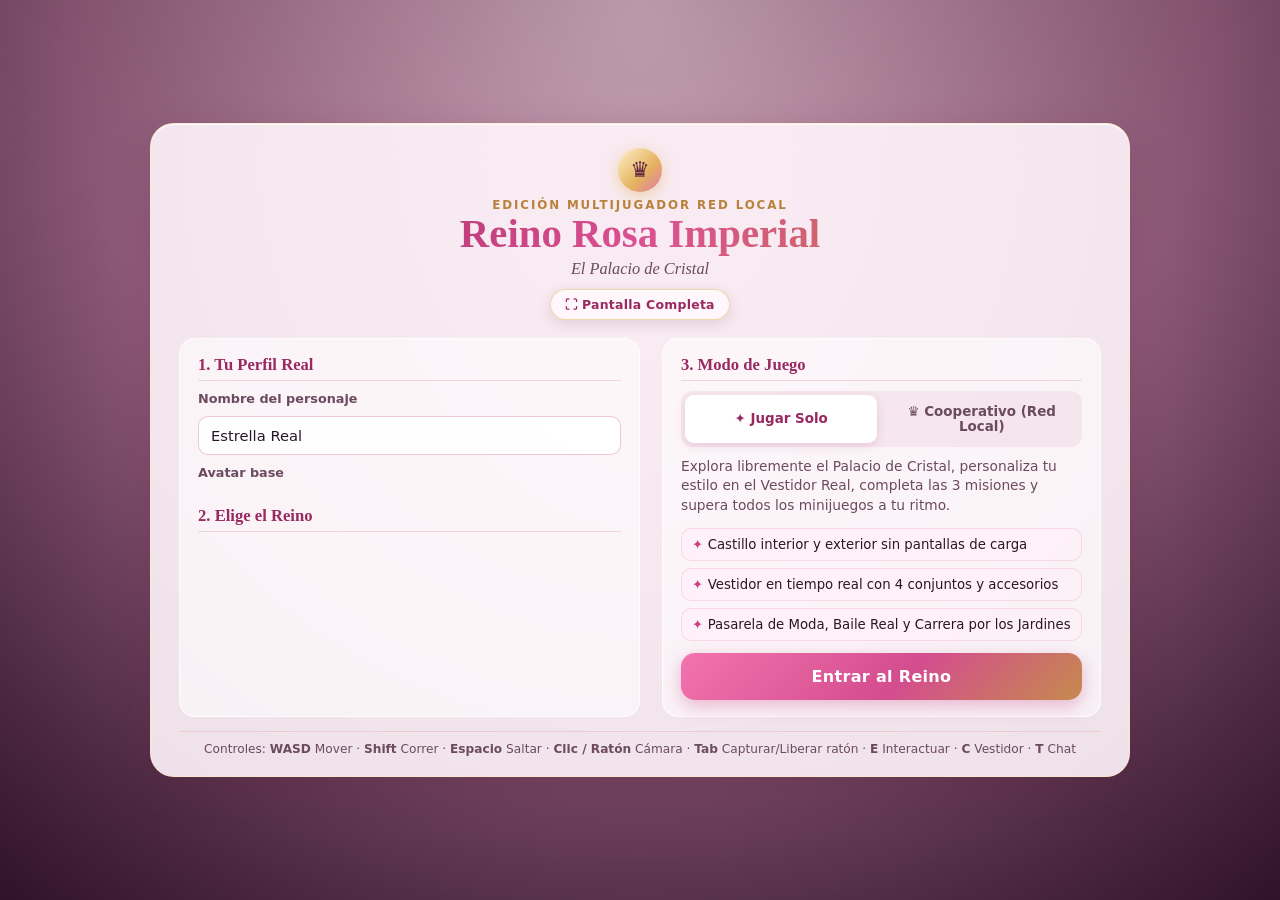
==== index.html @ 849a6372 "reboot" ====
<!DOCTYPE html>
<html lang="es">
<head>
  <meta charset="UTF-8" />
  <meta name="viewport" content="width=device-width, initial-scale=1.0" />
  <meta name="theme-color" content="#ff69b4" />
  <meta name="apple-mobile-web-app-capable" content="yes" />
  <meta name="apple-mobile-web-app-status-bar-style" content="black-translucent" />
  <meta name="apple-mobile-web-app-title" content="Reino Rosa 3D" />
  <title>Reino Rosa Imperial: El Palacio de Cristal</title>
  <link rel="manifest" href="./manifest.webmanifest" />
  <link rel="icon" type="image/svg+xml" href="./assets/icons/icon.svg" />
  <link rel="apple-touch-icon" href="./assets/icons/icon-192.png" />
  <link rel="stylesheet" href="./css/base.css" />
  <link rel="stylesheet" href="./css/menu.css" />
  <link rel="stylesheet" href="./css/hud.css" />
  <link rel="stylesheet" href="./css/pwa.css" />
  <script type="importmap">
    {
      "imports": {
        "three": "https://esm.sh/three@0.160.0",
        "three/addons/": "https://esm.sh/three@0.160.0/examples/jsm/"
      }
    }
  </script>
</head>
<body>
  <div id="app-root">
    <!-- Lienzo 3D principal -->
    <div id="canvas-container" aria-label="Escena 3D del Palacio de Cristal"></div>

    <!-- Pantalla de Inicio y Lobby LAN -->
    <section id="menu-overlay" class="overlay visible" aria-label="Menú Principal">
      <div class="menu-shell glass-panel">
        <header class="menu-header">
          <div class="crown-badge" aria-hidden="true">♛</div>
          <p class="menu-kicker">Edición Multijugador Red Local</p>
          <h1 class="menu-title">Reino Rosa Imperial</h1>
          <p class="menu-subtitle">El Palacio de Cristal</p>
          <div class="pwa-toolbar">
            <button id="btn-pwa-install-menu" class="pwa-btn pwa-install-btn hidden" type="button">📲 Instalar App</button>
            <button id="btn-pwa-fullscreen-menu" class="pwa-btn pwa-fullscreen-btn" type="button" title="Pantalla Completa [F11]">⛶ Pantalla Completa</button>
          </div>
        </header>

        <div class="menu-grid">
          <!-- Columna Izquierda: Perfil y Avatares -->
          <div class="menu-section">
            <h2 class="section-heading">1. Tu Perfil Real</h2>
            <label class="field-label" for="player-name-input">Nombre del personaje</label>
            <input
              id="player-name-input"
              class="text-input"
              type="text"
              maxlength="18"
              placeholder="Ej. Princesa Clara"
              value="Estrella Real"
              autocomplete="off"
            />

            <span class="field-label">Avatar base</span>
            <div id="avatar-selector" class="avatar-grid" role="radiogroup" aria-label="Selector de avatar"></div>

            <h2 class="section-heading spacer-top">2. Elige el Reino</h2>
            <div id="world-selector" class="world-grid" role="radiogroup" aria-label="Selector de mundo"></div>
          </div>

          <!-- Columna Derecha: Modo Solo o Cooperativo LAN -->
          <div class="menu-section">
            <h2 class="section-heading">3. Modo de Juego</h2>
            <div class="mode-tabs" role="tablist">
              <button id="tab-solo" class="mode-tab active" type="button" role="tab" aria-selected="true">
                ✦ Jugar Solo
              </button>
              <button id="tab-coop" class="mode-tab" type="button" role="tab" aria-selected="false">
                ♛ Cooperativo (Red Local)
              </button>
            </div>

            <!-- Panel Solo -->
            <div id="panel-solo" class="mode-panel active">
              <p class="panel-desc">
                Explora libremente el Palacio de Cristal, personaliza tu estilo en el Vestidor Real,
                completa las 3 misiones y supera todos los minijuegos a tu ritmo.
              </p>
              <ul class="feature-list">
                <li>Castillo interior y exterior sin pantallas de carga</li>
                <li>Vestidor en tiempo real con 4 conjuntos y accesorios</li>
                <li>Pasarela de Moda, Baile Real y Carrera por los Jardines</li>
              </ul>
              <button id="btn-start-solo" class="btn-primary btn-large" type="button">
                Entrar al Reino
              </button>
            </div>

            <!-- Panel Cooperativo LAN WebRTC -->
            <div id="panel-coop" class="mode-panel">
              <div id="coop-role-picker" class="coop-role-picker">
                <p class="panel-desc">
                  Conecta directamente con compañeros en la misma red de clase sin servidores externos.
                </p>
                <div class="coop-role-buttons">
                  <button id="btn-coop-host" class="btn-primary" type="button">
                    ♛ Crear Grupo (Host)
                  </button>
                  <button id="btn-coop-guest" class="btn-secondary" type="button">
                    ✦ Unirse a Grupo (Invitado)
                  </button>
                </div>
              </div>

              <!-- Asistente Host -->
              <div id="coop-host-view" class="coop-flow hidden">
                <div class="flow-header">
                  <span class="badge-gold">Anfitrión del Grupo</span>
                  <button id="btn-host-back" class="btn-link" type="button">Cambiar rol</button>
                </div>

                <div class="step-box">
                  <div class="step-title">Paso 1 · Comparte este código de invitación</div>
                  <div class="code-row">
                    <textarea id="host-offer-code" class="code-box" readonly rows="2" placeholder="Generando código de sala..."></textarea>
                    <button id="btn-copy-offer" class="btn-secondary btn-sm" type="button">Copiar</button>
                  </div>
                </div>

                <div class="step-box">
                  <div class="step-title">Paso 2 · Pega el código de respuesta de tu compañero</div>
                  <div class="code-row">
                    <textarea id="host-answer-input" class="code-box" rows="2" placeholder="Pega aquí la respuesta del invitado..."></textarea>
                    <button id="btn-accept-answer" class="btn-primary btn-sm" type="button">Conectar</button>
                  </div>
                </div>

                <div class="peer-lobby-box">
                  <div class="peer-lobby-head">
                    <span>Grupo conectado (<span id="host-peer-count">0</span>)</span>
                    <button id="btn-new-invite" class="btn-link" type="button">+ Nuevo código</button>
                  </div>
                  <ul id="host-peer-list" class="peer-list"></ul>
                </div>

                <p id="host-status" class="status-line">Genera o comparte tu código para invitar compañeros.</p>

                <button id="btn-start-host" class="btn-primary btn-large" type="button">
                  Iniciar Aventura con el Grupo
                </button>
              </div>

              <!-- Asistente Invitado -->
              <div id="coop-guest-view" class="coop-flow hidden">
                <div class="flow-header">
                  <span class="badge-rose">Invitado Real</span>
                  <button id="btn-guest-back" class="btn-link" type="button">Cambiar rol</button>
                </div>

                <div class="step-box">
                  <div class="step-title">Paso 1 · Pega el código de invitación del Host</div>
                  <div class="code-row">
                    <textarea id="guest-offer-input" class="code-box" rows="2" placeholder="Pega aquí el código del anfitrión..."></textarea>
                    <button id="btn-generate-answer" class="btn-primary btn-sm" type="button">Generar</button>
                  </div>
                </div>

                <div class="step-box">
                  <div class="step-title">Paso 2 · Envía este código de respuesta al Host</div>
                  <div class="code-row">
                    <textarea id="guest-answer-code" class="code-box" readonly rows="2" placeholder="Aquí aparecerá tu código de respuesta..."></textarea>
                    <button id="btn-copy-answer" class="btn-secondary btn-sm" type="button">Copiar</button>
                  </div>
                </div>

                <p id="guest-status" class="status-line">Pega el código del anfitrión para generar tu respuesta.</p>

                <button id="btn-start-guest" class="btn-primary btn-large" type="button" disabled>
                  Esperando conexión del Host...
                </button>
              </div>
            </div>
          </div>
        </div>

        <footer class="menu-footer">
          <span>Controles: <strong>WASD</strong> Mover · <strong>Shift</strong> Correr · <strong>Espacio</strong> Saltar · <strong>Clic / Ratón</strong> Cámara · <strong>Tab</strong> Capturar/Liberar ratón · <strong>E</strong> Interactuar · <strong>C</strong> Vestidor · <strong>T</strong> Chat</span>
        </footer>
      </div>
    </section>

    <!-- HUD en Partida -->
    <section id="hud-overlay" class="hud-layer hidden" aria-label="Interfaz de juego">
      <!-- Barra Superior -->
      <div class="hud-top">
        <div class="hud-brand glass-chip">
          <span class="hud-world-name" id="hud-world-name">Palacio de Cristal</span>
          <span class="hud-zone-name" id="hud-zone-name">Jardines Reales</span>
        </div>

        <div class="hud-compass glass-chip" aria-label="Brújula">
          <div class="compass-track" id="compass-track">
            <span>N</span><span>NE</span><span>E</span><span>SE</span><span>S</span><span>SO</span><span>O</span><span>NO</span>
          </div>
          <div class="compass-needle">▼</div>
        </div>

        <div class="hud-actions">
          <button id="btn-hud-wardrobe" class="icon-btn glass-chip" type="button" title="Vestidor Real [C]">👗 Vestidor</button>
          <button id="btn-hud-world" class="icon-btn glass-chip" type="button" title="Cambiar Reino">✨ Reino</button>
          <button id="btn-hud-mute" class="icon-btn glass-chip" type="button" title="Silenciar música y sonido">🔊</button>
          <button id="btn-pwa-install-hud" class="icon-btn glass-chip pwa-install-chip hidden" type="button" title="Instalar App">📲 Instalar</button>
          <button id="btn-pwa-fullscreen-hud" class="icon-btn glass-chip" type="button" title="Pantalla Completa [F11]">⛶</button>
          <button id="btn-hud-menu" class="icon-btn glass-chip" type="button" title="Volver al Menú">☰ Menú</button>
        </div>
      </div>

      <!-- Panel Izquierdo: Grupo y Misiones -->
      <aside class="hud-left">
        <div class="glass-card party-card">
          <div class="card-title-row">
            <h3>♛ Grupo Real</h3>
            <span id="hud-net-badge" class="pill-badge">Solo</span>
          </div>
          <ul id="hud-party-list" class="party-list"></ul>
          <button id="btn-hud-invite" class="btn-mini hidden" type="button">+ Invitar compañero LAN</button>
        </div>

        <div class="glass-card quest-card">
          <div class="card-title-row">
            <h3>✦ Misiones del Reino</h3>
            <span id="hud-quest-summary" class="pill-badge">0/3</span>
          </div>
          <ul id="hud-quest-list" class="quest-list"></ul>
        </div>
      </aside>

      <!-- Panel Derecho: Minimapa y Accesos a Minijuegos -->
      <aside class="hud-right">
        <div class="glass-card minimap-card">
          <canvas id="minimap-canvas" width="168" height="168" aria-label="Minimapa del reino"></canvas>
          <div class="minimap-legend">
            <span>● Tú</span>
            <span class="legend-ally">● Grupo</span>
            <span class="legend-gem">◆ Gemas</span>
          </div>
        </div>

        <div class="glass-card activities-card">
          <div class="card-title-row">
            <h3>★ Minijuegos</h3>
          </div>
          <div class="activity-buttons">
            <button class="activity-btn" data-minigame="fashion" type="button">✦ Pasarela de Moda</button>
            <button class="activity-btn" data-minigame="ball" type="button">♪ Baile del Salón Real</button>
            <button class="activity-btn" data-minigame="race" type="button">♛ Carrera Jardines</button>
          </div>
        </div>
      </aside>

      <!-- Prompt contextual [E] -->
      <div id="interact-prompt" class="interact-prompt glass-chip hidden">
        <kbd>E</kbd> <span id="interact-label">Interactuar</span>
      </div>

      <!-- Notificaciones flotantes -->
      <div id="toast-container" class="toast-container" aria-live="polite"></div>

      <!-- Diálogo NPC -->
      <div id="dialogue-box" class="dialogue-box glass-panel hidden">
        <div class="dialogue-header">
          <span id="dialogue-speaker" class="dialogue-speaker">Príncipe Adrián</span>
          <span id="dialogue-role" class="dialogue-role">Heredero del Palacio</span>
        </div>
        <p id="dialogue-text" class="dialogue-text"></p>
        <div id="dialogue-actions" class="dialogue-actions"></div>
      </div>

      <!-- Indicador discreto de captura de ratón (Pointer Lock) -->
      <div id="pointer-lock-hint" class="pointer-lock-hint glass-chip" aria-live="polite">
        🖱️ Clic o <kbd>Tab</kbd>: Capturar cámara
      </div>

      <!-- Chat Rápido [T] -->
      <div id="chat-panel" class="chat-panel glass-card">
        <div id="chat-messages" class="chat-messages"></div>
        <div id="chat-quick-bar" class="chat-quick-bar">
          <button class="quick-chat-btn" data-msg="¡Hola a todos! 👑" type="button">¡Hola! 👑</button>
          <button class="quick-chat-btn" data-msg="¡Vamos al Palacio! 🏰" type="button">Al Palacio 🏰</button>
          <button class="quick-chat-btn" data-msg="¡Qué estilo tan genial! ✨" type="button">¡Genial! ✨</button>
          <button class="quick-chat-btn" data-msg="¡Encontré una gema! 💎" type="button">¡Gema! 💎</button>
        </div>
        <form id="chat-form" class="chat-form">
          <input id="chat-input" type="text" maxlength="90" placeholder="Pulsa [T] para escribir al grupo..." autocomplete="off" />
          <button type="submit" class="btn-chat-send">Enviar</button>
        </form>
      </div>
    </section>

    <!-- Vestidor Real [C] -->
    <section id="wardrobe-overlay" class="modal-backdrop hidden" aria-label="Vestidor Real">
      <div class="wardrobe-modal glass-panel">
        <header class="modal-header">
          <div>
            <p class="modal-kicker">Atelier del Palacio</p>
            <h2>Vestidor Real</h2>
          </div>
          <button id="btn-close-wardrobe" class="btn-close" type="button" aria-label="Cerrar vestidor">✕</button>
        </header>

        <div class="wardrobe-body">
          <div class="wardrobe-group">
            <h3>Conjuntos de Moda</h3>
            <div id="wardrobe-outfits" class="wardrobe-options"></div>
          </div>

          <div class="wardrobe-group">
            <h3>Peinados Reales</h3>
            <div id="wardrobe-hairs" class="wardrobe-options"></div>
          </div>

          <div class="wardrobe-group">
            <h3>Accesorios (Combinables)</h3>
            <div id="wardrobe-accessories" class="wardrobe-options"></div>
          </div>
        </div>

        <footer class="modal-footer">
          <span class="wardrobe-tip">Tus cambios se sincronizan al instante con todo tu grupo.</span>
          <button id="btn-wardrobe-done" class="btn-primary" type="button">¡Listo para brillar!</button>
        </footer>
      </div>
    </section>

    <!-- Modal Rápido de Invitación LAN en Partida -->
    <section id="invite-modal" class="modal-backdrop hidden" aria-label="Invitar compañero LAN">
      <div class="invite-modal-card glass-panel">
        <header class="modal-header">
          <div>
            <p class="modal-kicker">Multijugador Red Local</p>
            <h2>Invitar Nuevo Compañero</h2>
          </div>
          <button id="btn-close-invite-modal" class="btn-close" type="button">✕</button>
        </header>
        <div class="step-box">
          <div class="step-title">1. Código de invitación</div>
          <div class="code-row">
            <textarea id="ingame-offer-code" class="code-box" readonly rows="2"></textarea>
            <button id="btn-ingame-copy" class="btn-secondary btn-sm" type="button">Copiar</button>
          </div>
        </div>
        <div class="step-box">
          <div class="step-title">2. Pega la respuesta de tu compañero</div>
          <div class="code-row">
            <textarea id="ingame-answer-input" class="code-box" rows="2" placeholder="Pega aquí el código de respuesta..."></textarea>
            <button id="btn-ingame-accept" class="btn-primary btn-sm" type="button">Conectar</button>
          </div>
        </div>
        <p id="ingame-invite-status" class="status-line"></p>
      </div>
    </section>

    <!-- Contenedor dinámico para HUD de Minijuegos -->
    <div id="minigame-overlay" class="minigame-overlay hidden" aria-live="polite"></div>
  </div>

  <script type="module" src="./js/main.js"></script>
</body>
</html>
---- css/base.css ----
:root {
  --rose-50: #fff6fa;
  --rose-100: #ffe4f0;
  --rose-200: #ffc5df;
  --rose-300: #f695c1;
  --rose-400: #e564a1;
  --rose-500: #c74182;
  --rose-600: #992961;
  --gold-light: #fff0c7;
  --gold-main: #e5b869;
  --gold-deep: #b9823c;
  --rosegold: #d99b9b;
  --ink-dark: #2c1626;
  --ink-muted: #6c4a60;
  --glass-bg: rgba(255, 248, 252, 0.78);
  --glass-bg-strong: rgba(255, 246, 251, 0.9);
  --glass-dark: rgba(38, 16, 35, 0.72);
  --glass-border: rgba(255, 255, 255, 0.65);
  --glass-border-gold: rgba(229, 184, 105, 0.55);
  --shadow-soft: 0 12px 36px rgba(90, 26, 62, 0.22);
  --shadow-glow: 0 0 24px rgba(246, 149, 193, 0.45);
  --radius-sm: 10px;
  --radius-md: 16px;
  --radius-lg: 24px;
  --font-display: 'Palatino Linotype', 'Book Antiqua', Georgia, serif;
  --font-ui: 'Segoe UI', system-ui, -apple-system, BlinkMacSystemFont, sans-serif;
}

*, *::before, *::after {
  box-sizing: border-box;
  margin: 0;
  padding: 0;
}

html, body {
  width: 100%;
  height: 100%;
  overflow: hidden;
  font-family: var(--font-ui);
  color: var(--ink-dark);
  background: radial-gradient(circle at top, #ffd9ea 0%, #c885a8 52%, #3a1932 100%);
  user-select: none;
  -webkit-font-smoothing: antialiased;
}

#app-root {
  position: relative;
  width: 100vw;
  height: 100vh;
  overflow: hidden;
}

#canvas-container {
  position: absolute;
  inset: 0;
  width: 100%;
  height: 100%;
  z-index: 1;
}

#canvas-container canvas {
  display: block;
  width: 100%;
  height: 100%;
}

.hidden {
  display: none !important;
}

.glass-panel {
  background: var(--glass-bg-strong);
  backdrop-filter: blur(18px);
  -webkit-backdrop-filter: blur(18px);
  border: 1px solid var(--glass-border);
  box-shadow: var(--shadow-soft), inset 0 1px 0 rgba(255, 255, 255, 0.85);
  border-radius: var(--radius-lg);
}

.glass-card {
  background: var(--glass-bg);
  backdrop-filter: blur(14px);
  -webkit-backdrop-filter: blur(14px);
  border: 1px solid var(--glass-border);
  box-shadow: 0 8px 24px rgba(72, 22, 52, 0.16);
  border-radius: var(--radius-md);
}

.glass-chip {
  background: rgba(255, 248, 252, 0.82);
  backdrop-filter: blur(12px);
  -webkit-backdrop-filter: blur(12px);
  border: 1px solid var(--glass-border-gold);
  box-shadow: 0 4px 16px rgba(72, 22, 52, 0.14);
  border-radius: 999px;
}

button {
  font-family: inherit;
  cursor: pointer;
  border: none;
  outline: none;
  transition: transform 0.15s ease, box-shadow 0.2s ease, background 0.2s ease, opacity 0.2s ease;
}

button:active:not(:disabled) {
  transform: scale(0.97);
}

button:disabled {
  opacity: 0.55;
  cursor: not-allowed;
}

.btn-primary {
  background: linear-gradient(135deg, #f374ae 0%, #d44d8f 55%, #c58a4d 100%);
  color: #fff;
  font-weight: 700;
  padding: 11px 20px;
  border-radius: var(--radius-sm);
  box-shadow: 0 6px 18px rgba(201, 66, 132, 0.35);
  letter-spacing: 0.02em;
}

.btn-primary:hover:not(:disabled) {
  box-shadow: 0 8px 24px rgba(201, 66, 132, 0.5);
  transform: translateY(-1px);
}

.btn-secondary {
  background: rgba(255, 255, 255, 0.85);
  color: var(--rose-600);
  border: 1px solid rgba(212, 77, 143, 0.35);
  font-weight: 600;
  padding: 10px 16px;
  border-radius: var(--radius-sm);
}

.btn-secondary:hover:not(:disabled) {
  background: #fff;
  border-color: var(--rose-400);
}

.btn-large {
  width: 100%;
  padding: 14px 22px;
  font-size: 1rem;
  border-radius: 14px;
}

.btn-sm {
  padding: 8px 13px;
  font-size: 0.82rem;
  white-space: nowrap;
}

.btn-link {
  background: transparent;
  color: var(--rose-500);
  font-size: 0.82rem;
  font-weight: 600;
  text-decoration: underline;
  padding: 2px 4px;
}

.btn-close {
  width: 36px;
  height: 36px;
  border-radius: 50%;
  background: rgba(255, 255, 255, 0.85);
  color: var(--rose-600);
  font-size: 1.05rem;
  font-weight: 700;
  border: 1px solid rgba(199, 65, 130, 0.25);
}

.btn-close:hover {
  background: var(--rose-500);
  color: #fff;
}

.text-input,
.code-box {
  width: 100%;
  font-family: inherit;
  font-size: 0.92rem;
  color: var(--ink-dark);
  background: rgba(255, 255, 255, 0.88);
  border: 1px solid rgba(212, 120, 165, 0.4);
  border-radius: var(--radius-sm);
  padding: 10px 12px;
  outline: none;
  user-select: text;
}

.text-input:focus,
.code-box:focus {
  border-color: var(--rose-400);
  box-shadow: 0 0 0 3px rgba(243, 116, 174, 0.2);
}

.code-box {
  font-family: ui-monospace, SFMono-Regular, Consolas, monospace;
  font-size: 0.74rem;
  resize: none;
  line-height: 1.3;
}

::-webkit-scrollbar {
  width: 6px;
  height: 6px;
}

::-webkit-scrollbar-thumb {
  background: rgba(199, 65, 130, 0.35);
  border-radius: 999px;
}
---- css/menu.css ----
.overlay {
  position: absolute;
  inset: 0;
  z-index: 20;
  display: flex;
  align-items: center;
  justify-content: center;
  padding: 20px;
  background: radial-gradient(circle at center, rgba(44, 16, 38, 0.14) 0%, rgba(36, 12, 30, 0.45) 100%);
  opacity: 0;
  pointer-events: none;
  transition: opacity 0.35s ease;
}

.overlay.visible {
  opacity: 1;
  pointer-events: auto;
}

.menu-shell {
  width: min(980px, 100%);
  max-height: calc(100vh - 36px);
  overflow-y: auto;
  padding: 24px 28px 20px;
  border: 1px solid rgba(255, 232, 200, 0.7);
}

.menu-header {
  text-align: center;
  margin-bottom: 18px;
}

.crown-badge {
  display: inline-flex;
  align-items: center;
  justify-content: center;
  width: 44px;
  height: 44px;
  border-radius: 50%;
  background: linear-gradient(135deg, #fff1ca 0%, #e4b15e 60%, #e278ae 100%);
  color: #5b2042;
  font-size: 1.35rem;
  box-shadow: 0 4px 16px rgba(229, 184, 105, 0.55);
  margin-bottom: 6px;
}

.menu-kicker {
  font-size: 0.74rem;
  font-weight: 700;
  letter-spacing: 0.16em;
  text-transform: uppercase;
  color: var(--gold-deep);
}

.menu-title {
  font-family: var(--font-display);
  font-size: clamp(1.75rem, 3.2vw, 2.55rem);
  background: linear-gradient(120deg, #98245c 0%, #db5092 50%, #bd8235 100%);
  -webkit-background-clip: text;
  background-clip: text;
  color: transparent;
  line-height: 1.1;
}

.menu-subtitle {
  font-family: var(--font-display);
  font-style: italic;
  color: var(--ink-muted);
  font-size: 1.02rem;
  margin-top: 2px;
}

.menu-grid {
  display: grid;
  grid-template-columns: 1.05fr 1fr;
  gap: 22px;
}

.menu-section {
  background: rgba(255, 255, 255, 0.55);
  border: 1px solid rgba(255, 255, 255, 0.78);
  border-radius: var(--radius-md);
  padding: 16px 18px;
  display: flex;
  flex-direction: column;
  gap: 10px;
}

.section-heading {
  font-family: var(--font-display);
  font-size: 1.04rem;
  color: var(--rose-600);
  border-bottom: 1px solid rgba(217, 155, 155, 0.35);
  padding-bottom: 5px;
}

.spacer-top {
  margin-top: 6px;
}

.field-label {
  font-size: 0.8rem;
  font-weight: 600;
  color: var(--ink-muted);
}

.avatar-grid {
  display: grid;
  grid-template-columns: repeat(4, 1fr);
  gap: 8px;
}

.avatar-card {
  display: flex;
  flex-direction: column;
  align-items: center;
  gap: 5px;
  padding: 9px 6px;
  border-radius: 12px;
  background: rgba(255, 255, 255, 0.78);
  border: 2px solid transparent;
  color: var(--ink-dark);
  font-size: 0.78rem;
  font-weight: 600;
}

.avatar-card:hover {
  border-color: rgba(229, 100, 161, 0.45);
}

.avatar-card.selected {
  border-color: var(--rose-500);
  background: #fff;
  box-shadow: 0 4px 14px rgba(199, 65, 130, 0.22);
}

.avatar-swatch {
  width: 34px;
  height: 34px;
  border-radius: 50%;
  border: 2px solid #fff;
  box-shadow: 0 2px 8px rgba(0, 0, 0, 0.16);
  display: flex;
  align-items: center;
  justify-content: center;
  font-size: 0.95rem;
}

.world-grid {
  display: grid;
  grid-template-columns: 1fr;
  gap: 8px;
}

.world-card {
  display: flex;
  align-items: center;
  gap: 12px;
  text-align: left;
  padding: 10px 12px;
  border-radius: 12px;
  background: rgba(255, 255, 255, 0.78);
  border: 2px solid transparent;
}

.world-card:hover {
  border-color: rgba(229, 184, 105, 0.65);
}

.world-card.selected {
  border-color: var(--rose-500);
  background: #fff;
  box-shadow: 0 4px 16px rgba(199, 65, 130, 0.2);
}

.world-orb {
  width: 38px;
  height: 38px;
  border-radius: 50%;
  flex-shrink: 0;
  border: 2px solid rgba(255, 255, 255, 0.9);
  box-shadow: 0 3px 10px rgba(0, 0, 0, 0.18);
}

.world-info strong {
  display: block;
  font-size: 0.9rem;
  color: var(--ink-dark);
}

.world-info span {
  display: block;
  font-size: 0.75rem;
  color: var(--ink-muted);
}

.mode-tabs {
  display: grid;
  grid-template-columns: 1fr 1fr;
  gap: 8px;
  background: rgba(235, 200, 218, 0.35);
  padding: 4px;
  border-radius: 12px;
}

.mode-tab {
  padding: 9px 10px;
  border-radius: 9px;
  background: transparent;
  color: var(--ink-muted);
  font-weight: 700;
  font-size: 0.84rem;
}

.mode-tab.active {
  background: #fff;
  color: var(--rose-600);
  box-shadow: 0 3px 10px rgba(153, 41, 97, 0.15);
}

.mode-panel {
  display: none;
  flex-direction: column;
  gap: 12px;
  flex: 1;
}

.mode-panel.active {
  display: flex;
}

.panel-desc {
  font-size: 0.86rem;
  line-height: 1.45;
  color: var(--ink-muted);
}

.feature-list {
  list-style: none;
  display: flex;
  flex-direction: column;
  gap: 7px;
  margin-bottom: auto;
}

.feature-list li {
  font-size: 0.83rem;
  padding: 8px 10px;
  border-radius: 10px;
  background: rgba(255, 240, 248, 0.75);
  border: 1px solid rgba(243, 165, 203, 0.35);
}

.feature-list li::before {
  content: '✦ ';
  color: var(--rose-500);
  font-weight: 700;
}

.coop-role-buttons {
  display: grid;
  grid-template-columns: 1fr 1fr;
  gap: 10px;
  margin-top: 10px;
}

.coop-flow {
  display: flex;
  flex-direction: column;
  gap: 10px;
}

.flow-header {
  display: flex;
  align-items: center;
  justify-content: space-between;
}

.badge-gold,
.badge-rose {
  font-size: 0.74rem;
  font-weight: 700;
  padding: 4px 10px;
  border-radius: 999px;
}

.badge-gold {
  background: linear-gradient(135deg, #fff1c9, #f2c87d);
  color: #6b4512;
}

.badge-rose {
  background: linear-gradient(135deg, #ffe0f0, #f8a7ce);
  color: #7c1f4d;
}

.step-box {
  display: flex;
  flex-direction: column;
  gap: 5px;
}

.step-title {
  font-size: 0.78rem;
  font-weight: 700;
  color: var(--ink-dark);
}

.code-row {
  display: flex;
  gap: 6px;
  align-items: stretch;
}

.peer-lobby-box {
  background: rgba(255, 246, 251, 0.85);
  border: 1px solid rgba(217, 155, 155, 0.4);
  border-radius: 10px;
  padding: 8px 10px;
}

.peer-lobby-head {
  display: flex;
  justify-content: space-between;
  align-items: center;
  font-size: 0.78rem;
  font-weight: 700;
  color: var(--rose-600);
  margin-bottom: 4px;
}

.peer-list {
  list-style: none;
  display: flex;
  flex-wrap: wrap;
  gap: 6px;
  min-height: 22px;
}

.peer-list li {
  font-size: 0.75rem;
  font-weight: 600;
  background: #fff;
  border: 1px solid rgba(229, 100, 161, 0.3);
  border-radius: 999px;
  padding: 3px 9px;
}

.status-line {
  font-size: 0.78rem;
  color: var(--rose-600);
  min-height: 18px;
}

.menu-footer {
  margin-top: 14px;
  padding-top: 10px;
  border-top: 1px solid rgba(217, 155, 155, 0.35);
  text-align: center;
  font-size: 0.76rem;
  color: var(--ink-muted);
}

@media (max-width: 820px) {
  .menu-grid {
    grid-template-columns: 1fr;
  }
}
---- css/hud.css ----
.hud-layer {
  position: absolute;
  inset: 0;
  z-index: 10;
  pointer-events: none;
}

body.pointer-locked,
body.pointer-locked * {
  cursor: none !important;
}

body.pointer-locked .hud-layer,
body.pointer-locked .hud-layer * {
  pointer-events: none !important;
}

.hud-layer button,
.hud-layer input,
.hud-layer textarea,
.hud-layer .chat-panel,
.hud-layer .dialogue-box,
.hud-layer .activities-card,
.hud-layer .party-card {
  pointer-events: auto;
}

.hud-top {
  position: absolute;
  top: 14px;
  left: 16px;
  right: 16px;
  display: flex;
  align-items: center;
  justify-content: space-between;
  gap: 12px;
}

.hud-brand {
  display: flex;
  flex-direction: column;
  padding: 7px 18px;
}

.hud-world-name {
  font-family: var(--font-display);
  font-size: 0.94rem;
  font-weight: 700;
  color: var(--rose-600);
}

.hud-zone-name {
  font-size: 0.74rem;
  color: var(--ink-muted);
}

.hud-compass {
  position: relative;
  width: 210px;
  height: 36px;
  overflow: hidden;
  display: flex;
  align-items: center;
  justify-content: center;
}

.compass-track {
  display: flex;
  gap: 32px;
  font-size: 0.78rem;
  font-weight: 700;
  color: var(--rose-600);
  white-space: nowrap;
  will-change: transform;
}

.compass-needle {
  position: absolute;
  top: -1px;
  left: 50%;
  transform: translateX(-50%);
  font-size: 0.65rem;
  color: var(--gold-deep);
}

.hud-actions {
  display: flex;
  gap: 8px;
}

.icon-btn {
  padding: 8px 14px;
  font-size: 0.82rem;
  font-weight: 700;
  color: var(--rose-600);
}

.icon-btn:hover {
  background: #fff;
  transform: translateY(-1px);
}

.hud-left {
  position: absolute;
  top: 72px;
  left: 16px;
  width: 256px;
  display: flex;
  flex-direction: column;
  gap: 10px;
}

.hud-right {
  position: absolute;
  top: 72px;
  right: 16px;
  width: 196px;
  display: flex;
  flex-direction: column;
  gap: 10px;
}

.party-card,
.quest-card,
.activities-card {
  padding: 12px 14px;
}

.card-title-row {
  display: flex;
  align-items: center;
  justify-content: space-between;
  margin-bottom: 8px;
}

.card-title-row h3 {
  font-family: var(--font-display);
  font-size: 0.9rem;
  color: var(--rose-600);
}

.pill-badge {
  font-size: 0.7rem;
  font-weight: 700;
  padding: 2px 8px;
  border-radius: 999px;
  background: rgba(243, 116, 174, 0.18);
  color: var(--rose-600);
}

.party-list,
.quest-list {
  list-style: none;
  display: flex;
  flex-direction: column;
  gap: 6px;
}

.party-item {
  display: flex;
  align-items: center;
  justify-content: space-between;
  font-size: 0.8rem;
  padding: 5px 8px;
  border-radius: 8px;
  background: rgba(255, 255, 255, 0.65);
}

.party-dot {
  display: inline-block;
  width: 8px;
  height: 8px;
  border-radius: 50%;
  margin-right: 6px;
  background: #47c97f;
}

.btn-mini {
  margin-top: 8px;
  width: 100%;
  padding: 6px 10px;
  font-size: 0.76rem;
  font-weight: 700;
  border-radius: 8px;
  background: linear-gradient(135deg, #f374ae, #d99b56);
  color: #fff;
}

.quest-item {
  font-size: 0.78rem;
  padding: 7px 9px;
  border-radius: 9px;
  background: rgba(255, 255, 255, 0.68);
  border-left: 3px solid var(--rose-400);
}

.quest-item.done {
  border-left-color: #34b375;
  opacity: 0.78;
}

.quest-item strong {
  display: block;
  color: var(--ink-dark);
  margin-bottom: 2px;
}

.quest-item span {
  color: var(--ink-muted);
  font-size: 0.73rem;
}

.minimap-card {
  padding: 10px;
  display: flex;
  flex-direction: column;
  align-items: center;
  gap: 6px;
}

#minimap-canvas {
  width: 168px;
  height: 168px;
  border-radius: 12px;
  border: 1px solid rgba(229, 184, 105, 0.65);
  background: rgba(45, 20, 42, 0.8);
}

.minimap-legend {
  display: flex;
  gap: 8px;
  font-size: 0.68rem;
  color: var(--ink-muted);
}

.legend-ally { color: #36a2eb; }
.legend-gem { color: #e25098; }

.activity-buttons {
  display: flex;
  flex-direction: column;
  gap: 6px;
}

.activity-btn {
  text-align: left;
  padding: 8px 10px;
  border-radius: 9px;
  font-size: 0.78rem;
  font-weight: 700;
  color: var(--rose-600);
  background: rgba(255, 255, 255, 0.78);
  border: 1px solid rgba(229, 100, 161, 0.28);
}

.activity-btn:hover {
  background: linear-gradient(135deg, #fff, #ffe7f3);
  border-color: var(--rose-400);
}

.interact-prompt {
  position: absolute;
  bottom: 118px;
  left: 50%;
  transform: translateX(-50%);
  padding: 8px 18px;
  font-size: 0.88rem;
  font-weight: 700;
  color: var(--rose-600);
  display: flex;
  align-items: center;
  gap: 8px;
  animation: floatPulse 1.6s ease-in-out infinite;
}

.interact-prompt kbd {
  background: var(--rose-500);
  color: #fff;
  padding: 2px 8px;
  border-radius: 6px;
  font-size: 0.82rem;
}

.pointer-lock-hint {
  position: absolute;
  bottom: 16px;
  right: 16px;
  padding: 6px 14px;
  font-size: 0.74rem;
  font-weight: 600;
  color: var(--ink-dark);
  display: flex;
  align-items: center;
  gap: 6px;
  opacity: 0.92;
  transition: background 0.25s ease, border-color 0.25s ease, color 0.25s ease;
}

.pointer-lock-hint kbd {
  background: rgba(199, 65, 130, 0.16);
  color: var(--rose-600);
  border: 1px solid rgba(199, 65, 130, 0.35);
  padding: 1px 6px;
  border-radius: 5px;
  font-size: 0.7rem;
  font-weight: 700;
}

.pointer-lock-hint.locked {
  background: rgba(45, 16, 40, 0.78);
  color: #fff3fa;
  border-color: rgba(244, 198, 130, 0.75);
}

.pointer-lock-hint.locked kbd {
  background: rgba(244, 198, 130, 0.24);
  color: #ffe8b5;
  border-color: rgba(244, 198, 130, 0.65);
}

@keyframes floatPulse {
  0%, 100% { transform: translate(-50%, 0); }
  50% { transform: translate(-50%, -4px); }
}

.toast-container {
  position: absolute;
  top: 68px;
  left: 50%;
  transform: translateX(-50%);
  display: flex;
  flex-direction: column;
  align-items: center;
  gap: 8px;
  width: min(420px, 90vw);
}

.toast-msg {
  padding: 9px 18px;
  border-radius: 999px;
  background: rgba(45, 16, 40, 0.84);
  color: #fff6fa;
  border: 1px solid rgba(246, 180, 210, 0.55);
  font-size: 0.84rem;
  font-weight: 600;
  box-shadow: 0 8px 24px rgba(0, 0, 0, 0.28);
  animation: toastIn 0.25s ease;
}

@keyframes toastIn {
  from { opacity: 0; transform: translateY(-10px); }
  to { opacity: 1; transform: translateY(0); }
}

.dialogue-box {
  position: absolute;
  bottom: 24px;
  left: 50%;
  transform: translateX(-50%);
  width: min(600px, calc(100vw - 32px));
  padding: 18px 22px;
  z-index: 15;
}

.dialogue-header {
  display: flex;
  align-items: baseline;
  gap: 10px;
  margin-bottom: 8px;
}

.dialogue-speaker {
  font-family: var(--font-display);
  font-size: 1.15rem;
  font-weight: 700;
  color: var(--rose-600);
}

.dialogue-role {
  font-size: 0.76rem;
  font-weight: 600;
  color: var(--gold-deep);
}

.dialogue-text {
  font-size: 0.92rem;
  line-height: 1.5;
  color: var(--ink-dark);
  margin-bottom: 12px;
}

.dialogue-actions {
  display: flex;
  flex-wrap: wrap;
  gap: 8px;
  justify-content: flex-end;
}

.chat-panel {
  position: absolute;
  bottom: 16px;
  left: 16px;
  width: 310px;
  padding: 10px;
  display: flex;
  flex-direction: column;
  gap: 6px;
}

.chat-messages {
  max-height: 118px;
  overflow-y: auto;
  display: flex;
  flex-direction: column;
  gap: 4px;
  font-size: 0.78rem;
}

.chat-line {
  background: rgba(255, 255, 255, 0.65);
  padding: 4px 8px;
  border-radius: 8px;
  line-height: 1.3;
}

.chat-line strong {
  color: var(--rose-600);
}

.chat-quick-bar {
  display: flex;
  flex-wrap: wrap;
  gap: 4px;
}

.quick-chat-btn {
  font-size: 0.69rem;
  font-weight: 600;
  padding: 3px 7px;
  border-radius: 999px;
  background: rgba(255, 255, 255, 0.85);
  color: var(--rose-600);
  border: 1px solid rgba(229, 100, 161, 0.3);
}

.chat-form {
  display: flex;
  gap: 6px;
}

.chat-form input {
  flex: 1;
  padding: 7px 10px;
  font-size: 0.78rem;
  border-radius: 8px;
  border: 1px solid rgba(212, 120, 165, 0.45);
  background: rgba(255, 255, 255, 0.92);
  color: var(--ink-dark);
  user-select: text;
}

.btn-chat-send {
  padding: 6px 12px;
  border-radius: 8px;
  background: var(--rose-500);
  color: #fff;
  font-size: 0.76rem;
  font-weight: 700;
}

/* Modales Vestidor e Invitación */
.modal-backdrop {
  position: absolute;
  inset: 0;
  z-index: 25;
  background: rgba(34, 12, 30, 0.42);
  display: flex;
  align-items: center;
  justify-content: center;
  padding: 20px;
}

.wardrobe-modal {
  width: min(740px, 100%);
  max-height: calc(100vh - 48px);
  overflow-y: auto;
  padding: 22px 24px;
}

.invite-modal-card {
  width: min(500px, 100%);
  padding: 20px 22px;
  display: flex;
  flex-direction: column;
  gap: 12px;
}

.modal-header {
  display: flex;
  justify-content: space-between;
  align-items: center;
  margin-bottom: 14px;
}

.modal-kicker {
  font-size: 0.72rem;
  font-weight: 700;
  letter-spacing: 0.14em;
  text-transform: uppercase;
  color: var(--gold-deep);
}

.modal-header h2 {
  font-family: var(--font-display);
  color: var(--rose-600);
  font-size: 1.45rem;
}

.wardrobe-body {
  display: flex;
  flex-direction: column;
  gap: 14px;
}

.wardrobe-group h3 {
  font-size: 0.84rem;
  color: var(--ink-muted);
  margin-bottom: 8px;
  text-transform: uppercase;
  letter-spacing: 0.06em;
}

.wardrobe-options {
  display: grid;
  grid-template-columns: repeat(auto-fit, minmax(150px, 1fr));
  gap: 10px;
}

.wardrobe-item {
  padding: 12px;
  border-radius: 12px;
  background: rgba(255, 255, 255, 0.8);
  border: 2px solid transparent;
  text-align: left;
  display: flex;
  flex-direction: column;
  gap: 4px;
}

.wardrobe-item strong {
  font-size: 0.86rem;
  color: var(--ink-dark);
}

.wardrobe-item span {
  font-size: 0.73rem;
  color: var(--ink-muted);
}

.wardrobe-item.active {
  border-color: var(--rose-500);
  background: #fff;
  box-shadow: 0 5px 16px rgba(199, 65, 130, 0.22);
}

.wardrobe-swatch {
  width: 24px;
  height: 8px;
  border-radius: 999px;
  margin-bottom: 3px;
}

.modal-footer {
  margin-top: 16px;
  padding-top: 12px;
  border-top: 1px solid rgba(217, 155, 155, 0.35);
  display: flex;
  align-items: center;
  justify-content: space-between;
  gap: 12px;
}

.wardrobe-tip {
  font-size: 0.78rem;
  color: var(--ink-muted);
}

/* Minijuegos Overlay */
.minigame-overlay {
  position: absolute;
  inset: 0;
  z-index: 18;
  pointer-events: none;
  display: flex;
  flex-direction: column;
  align-items: center;
  justify-content: space-between;
  padding: 18px;
}

.minigame-overlay button {
  pointer-events: auto;
}

.mg-top-bar {
  display: flex;
  align-items: center;
  gap: 14px;
  padding: 10px 20px;
}

.mg-title {
  font-family: var(--font-display);
  font-weight: 700;
  color: var(--rose-600);
  font-size: 1.05rem;
}

.mg-stat {
  font-size: 0.88rem;
  font-weight: 700;
  color: var(--ink-dark);
}

.mg-center-card {
  padding: 18px 24px;
  text-align: center;
  pointer-events: auto;
  max-width: 480px;
}

.mg-pose-bar {
  display: flex;
  gap: 10px;
  margin-top: 12px;
  justify-content: center;
}

.mg-key-pill {
  padding: 10px 16px;
  border-radius: 12px;
  font-weight: 800;
  font-size: 0.95rem;
  background: rgba(255, 255, 255, 0.92);
  color: var(--rose-600);
  border: 2px solid var(--rose-300);
}

.mg-key-pill.target {
  background: linear-gradient(135deg, #f374ae, #e4b15e);
  color: #fff;
  border-color: #fff;
  transform: scale(1.08);
  box-shadow: 0 0 18px rgba(243, 116, 174, 0.65);
}

.rhythm-stage {
  position: relative;
  width: 300px;
  height: 310px;
  border-radius: 18px;
  background: rgba(34, 12, 32, 0.78);
  border: 2px solid rgba(235, 190, 120, 0.65);
  overflow: hidden;
  pointer-events: auto;
}

.rhythm-lanes {
  position: absolute;
  inset: 0;
  display: grid;
  grid-template-columns: repeat(4, 1fr);
}

.rhythm-lane {
  border-right: 1px solid rgba(255, 255, 255, 0.12);
  position: relative;
}

.rhythm-hit-line {
  position: absolute;
  left: 0;
  right: 0;
  bottom: 42px;
  height: 38px;
  background: rgba(243, 116, 174, 0.24);
  border-top: 2px solid #ffd485;
  border-bottom: 2px solid #ffd485;
  display: grid;
  grid-template-columns: repeat(4, 1fr);
  align-items: center;
  text-align: center;
  font-weight: 800;
  color: #fff;
}

.rhythm-note {
  position: absolute;
  width: 46px;
  height: 22px;
  left: 50%;
  transform: translateX(-50%);
  border-radius: 999px;
  background: linear-gradient(135deg, #ff9fd0, #ffd485);
  box-shadow: 0 0 12px rgba(255, 159, 208, 0.85);
}

.rhythm-feedback {
  position: absolute;
  top: 10px;
  left: 0;
  right: 0;
  text-align: center;
  font-weight: 800;
  font-size: 1rem;
  color: #ffe29f;
  text-shadow: 0 2px 8px rgba(0, 0, 0, 0.65);
}
---- css/pwa.css ----
/* ==========================================================================
   PWA Toolbar, Instalación y Pantalla Completa — Estética Cristal / Oro-Rosa
   ========================================================================== */

.pwa-toolbar {
  display: inline-flex;
  align-items: center;
  justify-content: center;
  flex-wrap: wrap;
  gap: 8px;
  margin-top: 10px;
}

.pwa-btn {
  display: inline-flex;
  align-items: center;
  gap: 6px;
  padding: 7px 14px;
  border-radius: 999px;
  font-size: 0.78rem;
  font-weight: 700;
  letter-spacing: 0.02em;
  backdrop-filter: blur(12px);
  -webkit-backdrop-filter: blur(12px);
  transition: transform 0.16s ease, box-shadow 0.2s ease, background 0.2s ease, border-color 0.2s ease;
}

.pwa-btn:hover:not(:disabled) {
  transform: translateY(-1px);
}

.pwa-btn:focus-visible,
.pwa-install-chip:focus-visible,
#btn-pwa-fullscreen-hud:focus-visible {
  outline: 2px solid var(--gold-main);
  outline-offset: 2px;
}

.pwa-install-btn {
  background: linear-gradient(135deg, #f374ae 0%, #d44d8f 55%, #e5b869 100%);
  color: #fff;
  border: 1px solid rgba(255, 240, 199, 0.85);
  box-shadow: 0 5px 16px rgba(199, 65, 130, 0.34), inset 0 1px 0 rgba(255, 255, 255, 0.45);
}

.pwa-install-btn:hover:not(:disabled) {
  box-shadow: 0 7px 22px rgba(199, 65, 130, 0.48), 0 0 14px rgba(229, 184, 105, 0.45);
}

.pwa-fullscreen-btn {
  background: rgba(255, 248, 252, 0.84);
  color: var(--rose-600);
  border: 1px solid var(--glass-border-gold);
  box-shadow: 0 4px 14px rgba(72, 22, 52, 0.14), inset 0 1px 0 rgba(255, 255, 255, 0.8);
}

.pwa-fullscreen-btn:hover:not(:disabled) {
  background: #fff;
  border-color: var(--rose-400);
  box-shadow: 0 6px 18px rgba(153, 41, 97, 0.2);
}

.pwa-fullscreen-btn.is-fullscreen,
#btn-pwa-fullscreen-hud.is-fullscreen {
  background: linear-gradient(135deg, rgba(255, 241, 202, 0.94) 0%, rgba(255, 224, 240, 0.94) 100%);
  color: #7c1f4d;
  border-color: var(--gold-main);
  box-shadow: 0 4px 16px rgba(229, 184, 105, 0.42);
}

.pwa-install-chip {
  background: linear-gradient(135deg, rgba(243, 116, 174, 0.92) 0%, rgba(212, 77, 143, 0.92) 60%, rgba(217, 155, 86, 0.92) 100%);
  color: #fff;
  border-color: rgba(255, 240, 199, 0.8);
  box-shadow: 0 4px 16px rgba(199, 65, 130, 0.34);
}

.pwa-install-chip:hover {
  background: linear-gradient(135deg, #f684b8 0%, #dd5899 60%, #e5b869 100%);
  color: #fff;
  box-shadow: 0 6px 20px rgba(199, 65, 130, 0.48);
}

#btn-pwa-fullscreen-hud {
  min-width: 38px;
  justify-content: center;
  text-align: center;
}

@media (display-mode: standalone), (display-mode: fullscreen) {
  #btn-pwa-install-menu,
  #btn-pwa-install-hud {
    display: none !important;
  }
}

@media (max-width: 640px) {
  .pwa-toolbar {
    gap: 6px;
    margin-top: 8px;
  }

  .pwa-btn {
    padding: 6px 12px;
    font-size: 0.74rem;
  }
}
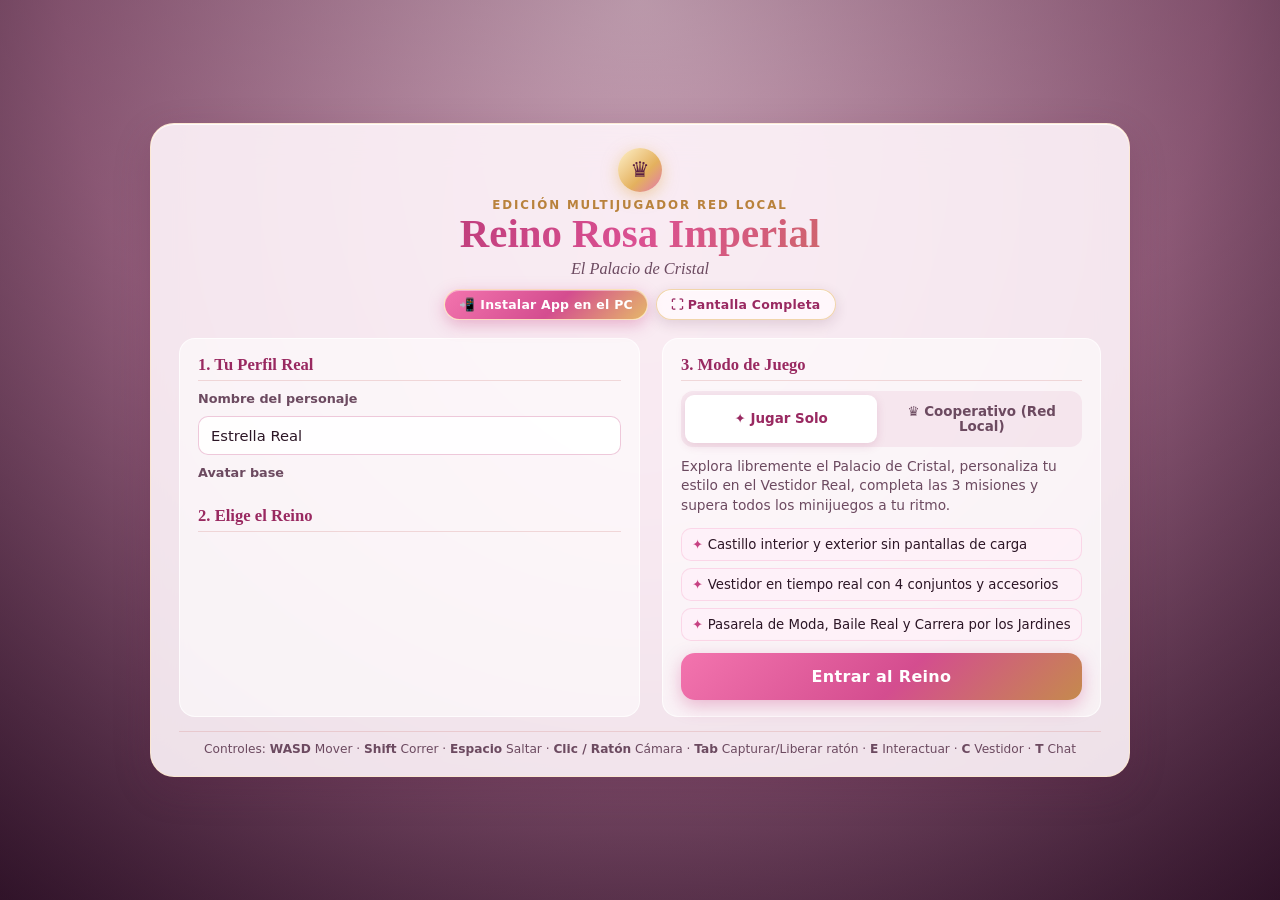
==== commit e8c8d0f1: "reboot2" ====
--- a/index.html
+++ b/index.html
@@ -9,6 +9,7 @@
   <meta name="apple-mobile-web-app-title" content="Reino Rosa 3D" />
   <title>Reino Rosa Imperial: El Palacio de Cristal</title>
   <link rel="manifest" href="./manifest.webmanifest" />
+  <link rel="icon" type="image/png" sizes="192x192" href="./assets/icons/icon-192.png" />
   <link rel="icon" type="image/svg+xml" href="./assets/icons/icon.svg" />
   <link rel="apple-touch-icon" href="./assets/icons/icon-192.png" />
   <link rel="stylesheet" href="./css/base.css" />
@@ -38,8 +39,12 @@
           <h1 class="menu-title">Reino Rosa Imperial</h1>
           <p class="menu-subtitle">El Palacio de Cristal</p>
           <div class="pwa-toolbar">
-            <button id="btn-pwa-install-menu" class="pwa-btn pwa-install-btn hidden" type="button">📲 Instalar App</button>
+            <button id="btn-pwa-install-menu" class="pwa-btn pwa-install-btn" type="button">📲 Instalar App en el PC</button>
             <button id="btn-pwa-fullscreen-menu" class="pwa-btn pwa-fullscreen-btn" type="button" title="Pantalla Completa [F11]">⛶ Pantalla Completa</button>
+          </div>
+          <div id="pwa-install-guide" class="pwa-install-guide hidden" role="status" aria-live="polite">
+            <span id="pwa-install-guide-text"></span>
+            <button id="btn-pwa-guide-close" class="pwa-guide-close" type="button" aria-label="Cerrar aviso">✕</button>
           </div>
         </header>
 
--- a/css/pwa.css
+++ b/css/pwa.css
@@ -45,6 +45,59 @@
 
 .pwa-install-btn:hover:not(:disabled) {
   box-shadow: 0 7px 22px rgba(199, 65, 130, 0.48), 0 0 14px rgba(229, 184, 105, 0.45);
+}
+
+.pwa-install-btn.is-ready,
+.pwa-install-chip.is-ready {
+  animation: pwaInstallPulse 2.4s ease-in-out infinite;
+}
+
+@keyframes pwaInstallPulse {
+  0%, 100% {
+    box-shadow: 0 5px 16px rgba(199, 65, 130, 0.36), 0 0 0 0 rgba(255, 105, 180, 0.42);
+  }
+  50% {
+    box-shadow: 0 7px 22px rgba(199, 65, 130, 0.54), 0 0 0 6px rgba(255, 105, 180, 0);
+  }
+}
+
+.pwa-install-guide {
+  margin: 10px auto 0;
+  max-width: 560px;
+  display: flex;
+  align-items: center;
+  justify-content: space-between;
+  gap: 10px;
+  padding: 9px 14px;
+  border-radius: 14px;
+  background: rgba(255, 245, 251, 0.94);
+  color: #6a1d44;
+  border: 1px solid rgba(229, 184, 105, 0.85);
+  box-shadow: 0 6px 20px rgba(72, 22, 52, 0.16);
+  font-size: 0.78rem;
+  line-height: 1.38;
+  text-align: left;
+}
+
+.pwa-install-guide.hidden {
+  display: none;
+}
+
+.pwa-guide-close {
+  flex: 0 0 auto;
+  width: 24px;
+  height: 24px;
+  border-radius: 50%;
+  border: 1px solid rgba(153, 41, 97, 0.25);
+  background: rgba(255, 255, 255, 0.85);
+  color: #7c1f4d;
+  font-size: 0.72rem;
+  font-weight: 700;
+  cursor: pointer;
+}
+
+.pwa-guide-close:hover {
+  background: #ffe3f1;
 }
 
 .pwa-fullscreen-btn {
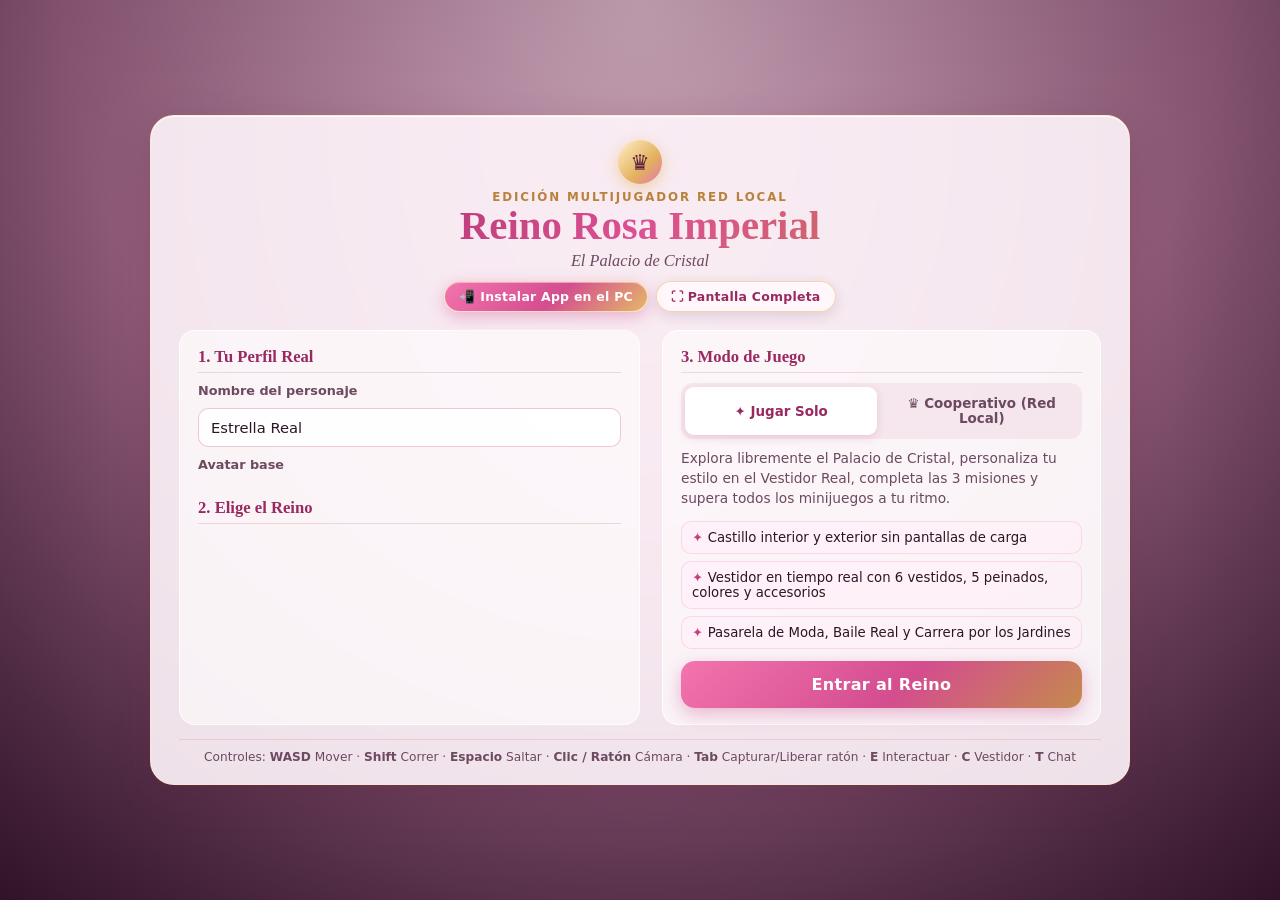
==== commit 68215215: "fixtex" ====
--- a/index.html
+++ b/index.html
@@ -90,7 +90,7 @@
               </p>
               <ul class="feature-list">
                 <li>Castillo interior y exterior sin pantallas de carga</li>
-                <li>Vestidor en tiempo real con 4 conjuntos y accesorios</li>
+                <li>Vestidor en tiempo real con 6 vestidos, 5 peinados, colores y accesorios</li>
                 <li>Pasarela de Moda, Baile Real y Carrera por los Jardines</li>
               </ul>
               <button id="btn-start-solo" class="btn-primary btn-large" type="button">
@@ -310,20 +310,43 @@
           <button id="btn-close-wardrobe" class="btn-close" type="button" aria-label="Cerrar vestidor">✕</button>
         </header>
 
+        <div id="wardrobe-tabs" class="wardrobe-tabs" role="tablist" aria-label="Categorías del Vestidor"></div>
+
         <div class="wardrobe-body">
-          <div class="wardrobe-group">
-            <h3>Conjuntos de Moda</h3>
-            <div id="wardrobe-outfits" class="wardrobe-options"></div>
-          </div>
-
-          <div class="wardrobe-group">
-            <h3>Peinados Reales</h3>
-            <div id="wardrobe-hairs" class="wardrobe-options"></div>
-          </div>
-
-          <div class="wardrobe-group">
-            <h3>Accesorios (Combinables)</h3>
-            <div id="wardrobe-accessories" class="wardrobe-options"></div>
+          <div class="wardrobe-panel active" data-panel="outfits" role="tabpanel">
+            <div class="wardrobe-group">
+              <h3>Alta Costura Real (6 Conjuntos)</h3>
+              <div id="wardrobe-outfits" class="wardrobe-options"></div>
+            </div>
+          </div>
+
+          <div class="wardrobe-panel" data-panel="hairs" role="tabpanel">
+            <div class="wardrobe-group">
+              <h3>Peinados Esculpidos (5 Estilos)</h3>
+              <div id="wardrobe-hairs" class="wardrobe-options"></div>
+            </div>
+          </div>
+
+          <div class="wardrobe-panel" data-panel="colors" role="tabpanel">
+            <div class="wardrobe-group">
+              <h3>Color de Cabello</h3>
+              <div id="wardrobe-hair-colors" class="wardrobe-swatch-grid"></div>
+            </div>
+            <div class="wardrobe-group">
+              <h3>Tono de Piel</h3>
+              <div id="wardrobe-skin-tones" class="wardrobe-swatch-grid"></div>
+            </div>
+            <div class="wardrobe-group">
+              <h3>Color de Ojos</h3>
+              <div id="wardrobe-eye-colors" class="wardrobe-swatch-grid"></div>
+            </div>
+          </div>
+
+          <div class="wardrobe-panel" data-panel="accessories" role="tabpanel">
+            <div class="wardrobe-group">
+              <h3>Accesorios Acoplables (Combinables)</h3>
+              <div id="wardrobe-accessories" class="wardrobe-options"></div>
+            </div>
           </div>
         </div>
 
--- a/css/hud.css
+++ b/css/hud.css
@@ -481,10 +481,98 @@
 }
 
 .wardrobe-modal {
-  width: min(740px, 100%);
+  width: min(760px, 100%);
   max-height: calc(100vh - 48px);
   overflow-y: auto;
-  padding: 22px 24px;
+  padding: 20px 24px;
+}
+
+.wardrobe-tabs {
+  display: grid;
+  grid-template-columns: repeat(4, 1fr);
+  gap: 8px;
+  padding: 5px;
+  border-radius: 14px;
+  background: rgba(235, 200, 218, 0.36);
+  margin-bottom: 14px;
+}
+
+.wardrobe-tab {
+  padding: 9px 10px;
+  border-radius: 10px;
+  background: transparent;
+  color: var(--ink-muted);
+  font-size: 0.82rem;
+  font-weight: 700;
+  transition: background 0.16s ease, color 0.16s ease, box-shadow 0.16s ease;
+}
+
+.wardrobe-tab:hover {
+  color: var(--rose-600);
+}
+
+.wardrobe-tab.active {
+  background: #fff;
+  color: var(--rose-600);
+  box-shadow: 0 3px 12px rgba(153, 41, 97, 0.18);
+}
+
+.wardrobe-panel {
+  display: none;
+  flex-direction: column;
+  gap: 14px;
+}
+
+.wardrobe-panel.active {
+  display: flex;
+}
+
+.wardrobe-card-head {
+  display: flex;
+  align-items: center;
+  justify-content: space-between;
+  gap: 6px;
+  margin-bottom: 2px;
+}
+
+.wardrobe-icon {
+  font-size: 1.05rem;
+  line-height: 1;
+}
+
+.wardrobe-swatch-grid {
+  display: grid;
+  grid-template-columns: repeat(auto-fit, minmax(136px, 1fr));
+  gap: 8px;
+}
+
+.wardrobe-swatch-card {
+  display: flex;
+  align-items: center;
+  gap: 9px;
+  padding: 9px 11px;
+  border-radius: 11px;
+  background: rgba(255, 255, 255, 0.84);
+  border: 2px solid transparent;
+  font-size: 0.78rem;
+  font-weight: 600;
+  color: var(--ink-dark);
+  text-align: left;
+}
+
+.wardrobe-swatch-card.active {
+  border-color: var(--rose-500);
+  background: #fff;
+  box-shadow: 0 4px 14px rgba(199, 65, 130, 0.22);
+}
+
+.swatch-dot {
+  width: 24px;
+  height: 24px;
+  border-radius: 50%;
+  flex-shrink: 0;
+  border: 2px solid #fff;
+  box-shadow: 0 2px 6px rgba(0, 0, 0, 0.22);
 }
 
 .invite-modal-card {
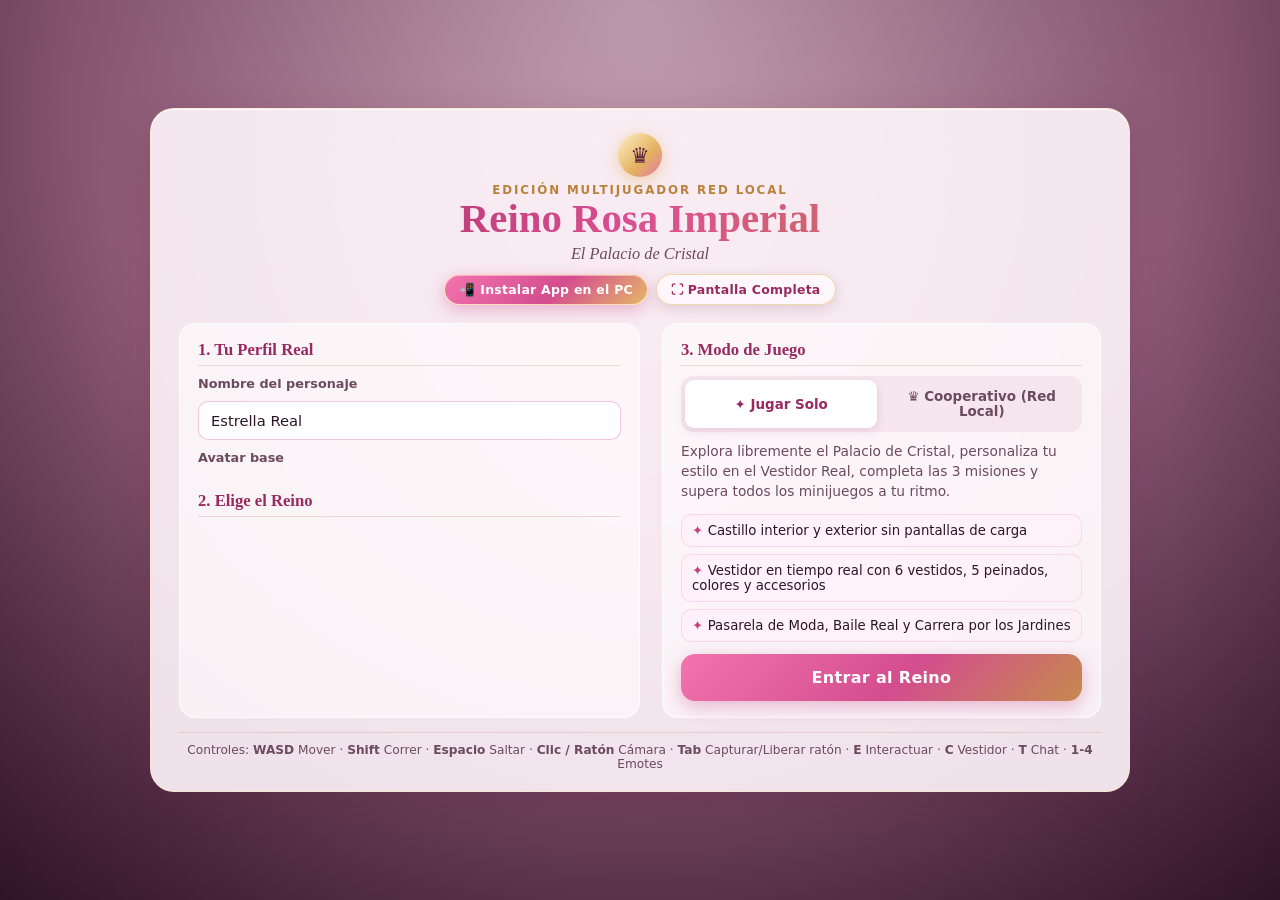
==== commit 9e9eb7d1: "fix4" ====
--- a/index.html
+++ b/index.html
@@ -186,7 +186,7 @@
         </div>
 
         <footer class="menu-footer">
-          <span>Controles: <strong>WASD</strong> Mover · <strong>Shift</strong> Correr · <strong>Espacio</strong> Saltar · <strong>Clic / Ratón</strong> Cámara · <strong>Tab</strong> Capturar/Liberar ratón · <strong>E</strong> Interactuar · <strong>C</strong> Vestidor · <strong>T</strong> Chat</span>
+          <span>Controles: <strong>WASD</strong> Mover · <strong>Shift</strong> Correr · <strong>Espacio</strong> Saltar · <strong>Clic / Ratón</strong> Cámara · <strong>Tab</strong> Capturar/Liberar ratón · <strong>E</strong> Interactuar · <strong>C</strong> Vestidor · <strong>T</strong> Chat · <strong>1-4</strong> Emotes</span>
         </footer>
       </div>
     </section>
@@ -283,6 +283,11 @@
         🖱️ Clic o <kbd>Tab</kbd>: Capturar cámara
       </div>
 
+      <!-- Recordatorio discreto de emotes -->
+      <div id="emote-hint" class="emote-hint glass-chip" title="1 Saludo Real · 2 Giro de Princesa · 3 Reverencia de Gala · 4 Pose de Estrella">
+        ✨ <kbd>1-4</kbd> Emotes
+      </div>
+
       <!-- Chat Rápido [T] -->
       <div id="chat-panel" class="chat-panel glass-card">
         <div id="chat-messages" class="chat-messages"></div>
--- a/css/hud.css
+++ b/css/hud.css
@@ -316,6 +316,31 @@
   background: rgba(244, 198, 130, 0.24);
   color: #ffe8b5;
   border-color: rgba(244, 198, 130, 0.65);
+}
+
+.emote-hint {
+  position: absolute;
+  bottom: 52px;
+  right: 16px;
+  padding: 4px 12px;
+  font-size: 0.7rem;
+  font-weight: 600;
+  color: var(--ink-dark);
+  display: flex;
+  align-items: center;
+  gap: 6px;
+  opacity: 0.8;
+  pointer-events: auto;
+}
+
+.emote-hint kbd {
+  background: rgba(199, 65, 130, 0.16);
+  color: var(--rose-600);
+  border: 1px solid rgba(199, 65, 130, 0.35);
+  padding: 1px 6px;
+  border-radius: 5px;
+  font-size: 0.68rem;
+  font-weight: 700;
 }
 
 @keyframes floatPulse {
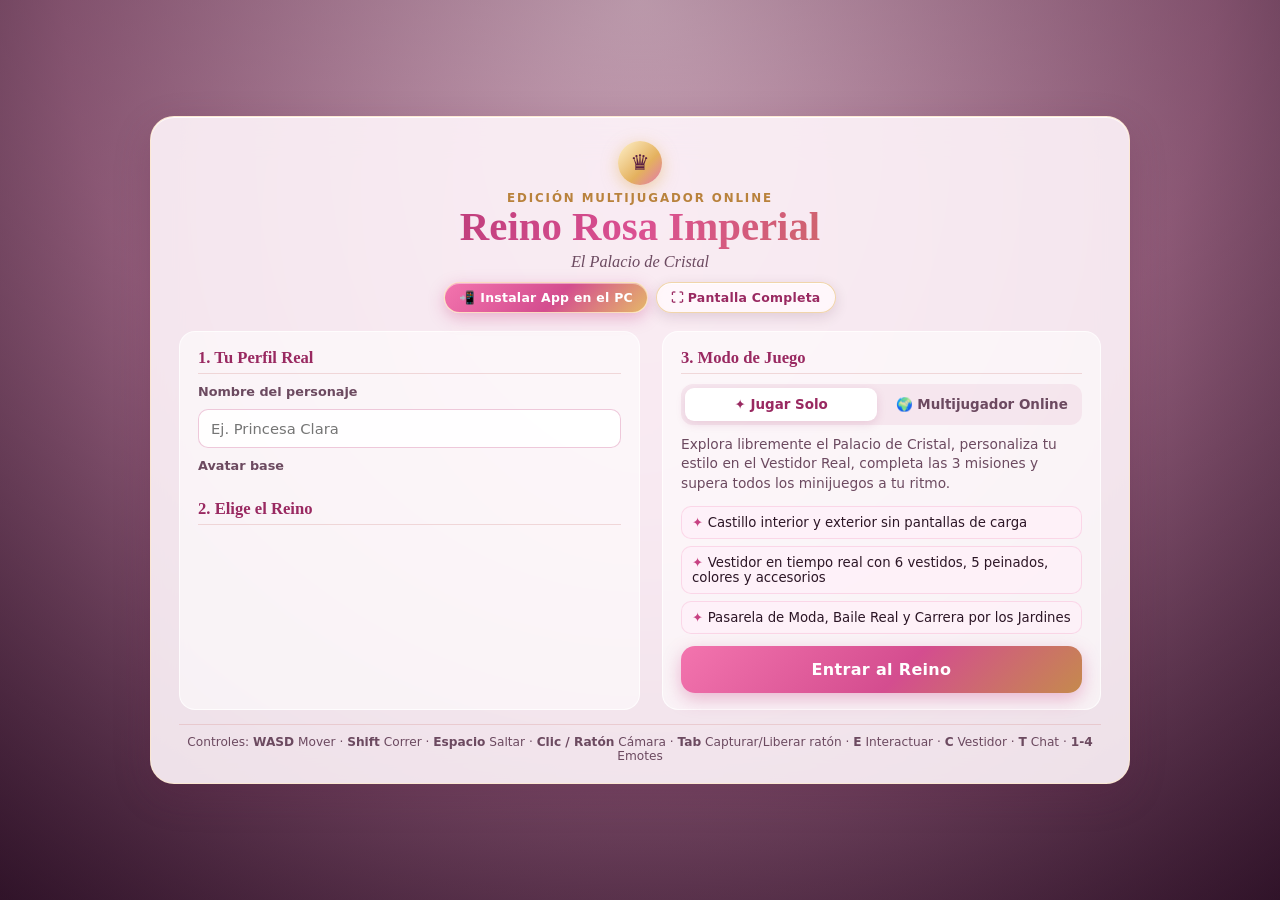
==== commit 8263d83e: "fix online" ====
--- a/index.html
+++ b/index.html
@@ -35,7 +35,7 @@
       <div class="menu-shell glass-panel">
         <header class="menu-header">
           <div class="crown-badge" aria-hidden="true">♛</div>
-          <p class="menu-kicker">Edición Multijugador Red Local</p>
+          <p class="menu-kicker">Edición Multijugador Online</p>
           <h1 class="menu-title">Reino Rosa Imperial</h1>
           <p class="menu-subtitle">El Palacio de Cristal</p>
           <div class="pwa-toolbar">
@@ -59,7 +59,7 @@
               type="text"
               maxlength="18"
               placeholder="Ej. Princesa Clara"
-              value="Estrella Real"
+              value=""
               autocomplete="off"
             />
 
@@ -78,7 +78,7 @@
                 ✦ Jugar Solo
               </button>
               <button id="tab-coop" class="mode-tab" type="button" role="tab" aria-selected="false">
-                ♛ Cooperativo (Red Local)
+                🌍 Multijugador Online
               </button>
             </div>
 
@@ -98,89 +98,13 @@
               </button>
             </div>
 
-            <!-- Panel Cooperativo LAN WebRTC -->
+            <!-- Panel Multijugador Online (PeerJS) -->
             <div id="panel-coop" class="mode-panel">
-              <div id="coop-role-picker" class="coop-role-picker">
-                <p class="panel-desc">
-                  Conecta directamente con compañeros en la misma red de clase sin servidores externos.
-                </p>
-                <div class="coop-role-buttons">
-                  <button id="btn-coop-host" class="btn-primary" type="button">
-                    ♛ Crear Grupo (Host)
-                  </button>
-                  <button id="btn-coop-guest" class="btn-secondary" type="button">
-                    ✦ Unirse a Grupo (Invitado)
-                  </button>
-                </div>
-              </div>
-
-              <!-- Asistente Host -->
-              <div id="coop-host-view" class="coop-flow hidden">
-                <div class="flow-header">
-                  <span class="badge-gold">Anfitrión del Grupo</span>
-                  <button id="btn-host-back" class="btn-link" type="button">Cambiar rol</button>
-                </div>
-
-                <div class="step-box">
-                  <div class="step-title">Paso 1 · Comparte este código de invitación</div>
-                  <div class="code-row">
-                    <textarea id="host-offer-code" class="code-box" readonly rows="2" placeholder="Generando código de sala..."></textarea>
-                    <button id="btn-copy-offer" class="btn-secondary btn-sm" type="button">Copiar</button>
-                  </div>
-                </div>
-
-                <div class="step-box">
-                  <div class="step-title">Paso 2 · Pega el código de respuesta de tu compañero</div>
-                  <div class="code-row">
-                    <textarea id="host-answer-input" class="code-box" rows="2" placeholder="Pega aquí la respuesta del invitado..."></textarea>
-                    <button id="btn-accept-answer" class="btn-primary btn-sm" type="button">Conectar</button>
-                  </div>
-                </div>
-
-                <div class="peer-lobby-box">
-                  <div class="peer-lobby-head">
-                    <span>Grupo conectado (<span id="host-peer-count">0</span>)</span>
-                    <button id="btn-new-invite" class="btn-link" type="button">+ Nuevo código</button>
-                  </div>
-                  <ul id="host-peer-list" class="peer-list"></ul>
-                </div>
-
-                <p id="host-status" class="status-line">Genera o comparte tu código para invitar compañeros.</p>
-
-                <button id="btn-start-host" class="btn-primary btn-large" type="button">
-                  Iniciar Aventura con el Grupo
-                </button>
-              </div>
-
-              <!-- Asistente Invitado -->
-              <div id="coop-guest-view" class="coop-flow hidden">
-                <div class="flow-header">
-                  <span class="badge-rose">Invitado Real</span>
-                  <button id="btn-guest-back" class="btn-link" type="button">Cambiar rol</button>
-                </div>
-
-                <div class="step-box">
-                  <div class="step-title">Paso 1 · Pega el código de invitación del Host</div>
-                  <div class="code-row">
-                    <textarea id="guest-offer-input" class="code-box" rows="2" placeholder="Pega aquí el código del anfitrión..."></textarea>
-                    <button id="btn-generate-answer" class="btn-primary btn-sm" type="button">Generar</button>
-                  </div>
-                </div>
-
-                <div class="step-box">
-                  <div class="step-title">Paso 2 · Envía este código de respuesta al Host</div>
-                  <div class="code-row">
-                    <textarea id="guest-answer-code" class="code-box" readonly rows="2" placeholder="Aquí aparecerá tu código de respuesta..."></textarea>
-                    <button id="btn-copy-answer" class="btn-secondary btn-sm" type="button">Copiar</button>
-                  </div>
-                </div>
-
-                <p id="guest-status" class="status-line">Pega el código del anfitrión para generar tu respuesta.</p>
-
-                <button id="btn-start-guest" class="btn-primary btn-large" type="button" disabled>
-                  Esperando conexión del Host...
-                </button>
-              </div>
+              <p class="panel-desc">
+                Juega con amigas desde cualquier casa o clase: sin cuentas ni códigos largos.
+                Entra en la sala pública o crea una sala privada con código corto.
+              </p>
+              <div id="menu-multiplayer-root"></div>
             </div>
           </div>
         </div>
@@ -200,17 +124,23 @@
           <span class="hud-zone-name" id="hud-zone-name">Jardines Reales</span>
         </div>
 
+        <button id="hud-net-pill" class="hud-net-pill glass-chip hidden" type="button" title="Estado de la sala">
+          <span class="net-dot" id="hud-net-dot" data-state="offline"></span>
+          <span id="hud-net-text">Solo</span>
+        </button>
+
         <div class="hud-compass glass-chip" aria-label="Brújula">
           <div class="compass-track" id="compass-track">
             <span>N</span><span>NE</span><span>E</span><span>SE</span><span>S</span><span>SO</span><span>O</span><span>NO</span>
           </div>
           <div class="compass-needle">▼</div>
+          <div id="compass-casino-pin" class="compass-casino-pin" aria-hidden="true">🎰</div>
         </div>
 
         <div class="hud-actions">
           <button id="btn-hud-wardrobe" class="icon-btn glass-chip" type="button" title="Vestidor Real [C]">👗 Vestidor</button>
           <button id="btn-hud-world" class="icon-btn glass-chip" type="button" title="Cambiar Reino">✨ Reino</button>
-          <button id="btn-hud-mute" class="icon-btn glass-chip" type="button" title="Silenciar música y sonido">🔊</button>
+          <button id="btn-hud-mute" class="icon-btn glass-chip" type="button" title="Silenciar efectos de sonido">🔊</button>
           <button id="btn-pwa-install-hud" class="icon-btn glass-chip pwa-install-chip hidden" type="button" title="Instalar App">📲 Instalar</button>
           <button id="btn-pwa-fullscreen-hud" class="icon-btn glass-chip" type="button" title="Pantalla Completa [F11]">⛶</button>
           <button id="btn-hud-menu" class="icon-btn glass-chip" type="button" title="Volver al Menú">☰ Menú</button>
@@ -225,7 +155,7 @@
             <span id="hud-net-badge" class="pill-badge">Solo</span>
           </div>
           <ul id="hud-party-list" class="party-list"></ul>
-          <button id="btn-hud-invite" class="btn-mini hidden" type="button">+ Invitar compañero LAN</button>
+          <button id="btn-hud-invite" class="btn-mini" type="button">🌍 Salas Multijugador</button>
         </div>
 
         <div class="glass-card quest-card">
@@ -240,10 +170,22 @@
       <!-- Panel Derecho: Minimapa y Accesos a Minijuegos -->
       <aside class="hud-right">
         <div class="glass-card minimap-card">
-          <canvas id="minimap-canvas" width="168" height="168" aria-label="Minimapa del reino"></canvas>
+          <div class="minimap-ring">
+            <canvas id="minimap-canvas" width="184" height="184" aria-label="Minimapa circular del reino"></canvas>
+            <span class="minimap-cardinal cardinal-n" aria-hidden="true">N</span>
+            <span class="minimap-cardinal cardinal-e" aria-hidden="true">E</span>
+            <span class="minimap-cardinal cardinal-s" aria-hidden="true">S</span>
+            <span class="minimap-cardinal cardinal-o" aria-hidden="true">O</span>
+          </div>
+          <div id="casino-distance-pill" class="casino-distance-pill" aria-live="off">
+            <span class="casino-pill-icon">🎰</span>
+            <span id="casino-dist-text">Casino · 162 m</span>
+            <span id="casino-dir-arrow" class="casino-dir-arrow" aria-hidden="true">➤</span>
+          </div>
           <div class="minimap-legend">
             <span>● Tú</span>
-            <span class="legend-ally">● Grupo</span>
+            <span class="legend-casino">🎰 Casino</span>
+            <span class="legend-horse">🐴 Caballos</span>
             <span class="legend-gem">◆ Gemas</span>
           </div>
         </div>
@@ -288,28 +230,33 @@
         ✨ <kbd>1-4</kbd> Emotes
       </div>
 
-      <!-- Chat Rápido [T] -->
-      <div id="chat-panel" class="chat-panel glass-card">
+      <!-- Chat Rápido [T] / 💬 -->
+      <div id="chat-panel" class="chat-panel glass-card is-collapsed">
+        <div class="chat-head">
+          <button id="btn-chat-toggle" class="chat-toggle" type="button" title="Chat [T]">💬 <span>Chat</span> <kbd>T</kbd></button>
+        </div>
         <div id="chat-messages" class="chat-messages"></div>
-        <div id="chat-quick-bar" class="chat-quick-bar">
-          <button class="quick-chat-btn" data-msg="¡Hola a todos! 👑" type="button">¡Hola! 👑</button>
-          <button class="quick-chat-btn" data-msg="¡Vamos al Palacio! 🏰" type="button">Al Palacio 🏰</button>
-          <button class="quick-chat-btn" data-msg="¡Qué estilo tan genial! ✨" type="button">¡Genial! ✨</button>
-          <button class="quick-chat-btn" data-msg="¡Encontré una gema! 💎" type="button">¡Gema! 💎</button>
-        </div>
-        <form id="chat-form" class="chat-form">
-          <input id="chat-input" type="text" maxlength="90" placeholder="Pulsa [T] para escribir al grupo..." autocomplete="off" />
-          <button type="submit" class="btn-chat-send">Enviar</button>
-        </form>
+        <div class="chat-compose">
+          <div id="chat-quick-bar" class="chat-quick-bar">
+            <button class="quick-chat-btn" data-msg="¡Hola! 👋" type="button">¡Hola! 👋</button>
+            <button class="quick-chat-btn" data-msg="¡Vamos al Casino! 🎰" type="button">¡Vamos al Casino! 🎰</button>
+            <button class="quick-chat-btn" data-msg="¡A cabalgar! 🐴" type="button">¡A cabalgar! 🐴</button>
+            <button class="quick-chat-btn" data-msg="¡Qué estilazo! ✨" type="button">¡Qué estilazo! ✨</button>
+          </div>
+          <form id="chat-form" class="chat-form">
+            <input id="chat-input" type="text" maxlength="60" placeholder="Escribe un mensaje corto…" autocomplete="off" />
+            <button type="submit" class="btn-chat-send">Enviar</button>
+          </form>
+        </div>
       </div>
     </section>
 
-    <!-- Vestidor Real [C] -->
-    <section id="wardrobe-overlay" class="modal-backdrop hidden" aria-label="Vestidor Real">
+    <!-- Vestidor Real en Tiempo Real [C] -->
+    <section id="wardrobe-overlay" class="wardrobe-overlay hidden" aria-label="Vestidor Real">
       <div class="wardrobe-modal glass-panel">
         <header class="modal-header">
           <div>
-            <p class="modal-kicker">Atelier del Palacio</p>
+            <p class="modal-kicker">Atelier del Palacio · En Vivo</p>
             <h2>Vestidor Real</h2>
           </div>
           <button id="btn-close-wardrobe" class="btn-close" type="button" aria-label="Cerrar vestidor">✕</button>
@@ -356,37 +303,32 @@
         </div>
 
         <footer class="modal-footer">
-          <span class="wardrobe-tip">Tus cambios se sincronizan al instante con todo tu grupo.</span>
+          <span class="wardrobe-tip">Cambios visibles al instante con magia para todo tu grupo.</span>
           <button id="btn-wardrobe-done" class="btn-primary" type="button">¡Listo para brillar!</button>
         </footer>
       </div>
+
+      <!-- Zona despejada derecha para observar y girar al personaje 360° -->
+      <div id="wardrobe-stage-area" class="wardrobe-stage-area" aria-label="Arrastra para girar al personaje 360 grados">
+        <div class="wardrobe-turn-controls glass-chip">
+          <button id="btn-wardrobe-turn-left" class="wardrobe-turn-btn" type="button" title="Girar a la izquierda" aria-label="Girar a la izquierda">⟲</button>
+          <span class="wardrobe-turn-hint">↔ Arrastra 360°</span>
+          <button id="btn-wardrobe-turn-right" class="wardrobe-turn-btn" type="button" title="Girar a la derecha" aria-label="Girar a la derecha">⟳</button>
+        </div>
+      </div>
     </section>
 
-    <!-- Modal Rápido de Invitación LAN en Partida -->
-    <section id="invite-modal" class="modal-backdrop hidden" aria-label="Invitar compañero LAN">
+    <!-- Modal de Salas Multijugador en Partida -->
+    <section id="invite-modal" class="modal-backdrop hidden" aria-label="Salas multijugador">
       <div class="invite-modal-card glass-panel">
         <header class="modal-header">
           <div>
-            <p class="modal-kicker">Multijugador Red Local</p>
-            <h2>Invitar Nuevo Compañero</h2>
-          </div>
-          <button id="btn-close-invite-modal" class="btn-close" type="button">✕</button>
+            <p class="modal-kicker">Multijugador Online</p>
+            <h2>Salas del Reino</h2>
+          </div>
+          <button id="btn-close-invite-modal" class="btn-close" type="button" aria-label="Cerrar">✕</button>
         </header>
-        <div class="step-box">
-          <div class="step-title">1. Código de invitación</div>
-          <div class="code-row">
-            <textarea id="ingame-offer-code" class="code-box" readonly rows="2"></textarea>
-            <button id="btn-ingame-copy" class="btn-secondary btn-sm" type="button">Copiar</button>
-          </div>
-        </div>
-        <div class="step-box">
-          <div class="step-title">2. Pega la respuesta de tu compañero</div>
-          <div class="code-row">
-            <textarea id="ingame-answer-input" class="code-box" rows="2" placeholder="Pega aquí el código de respuesta..."></textarea>
-            <button id="btn-ingame-accept" class="btn-primary btn-sm" type="button">Conectar</button>
-          </div>
-        </div>
-        <p id="ingame-invite-status" class="status-line"></p>
+        <div id="ingame-multiplayer-root"></div>
       </div>
     </section>
 
--- a/css/menu.css
+++ b/css/menu.css
@@ -257,99 +257,243 @@
   font-weight: 700;
 }
 
-.coop-role-buttons {
-  display: grid;
-  grid-template-columns: 1fr 1fr;
+/* ───────── Menú de Salas Multijugador (PeerJS) ───────── */
+.mp-ui {
+  display: flex;
+  flex-direction: column;
   gap: 10px;
-  margin-top: 10px;
-}
-
-.coop-flow {
+}
+
+.mp-status {
+  display: inline-flex;
+  align-items: center;
+  gap: 8px;
+  align-self: flex-start;
+  font-size: 0.78rem;
+  font-weight: 700;
+  color: var(--ink-muted);
+  padding: 4px 12px;
+  border-radius: 999px;
+  background: rgba(255, 255, 255, 0.72);
+  border: 1px solid var(--glass-border-gold);
+}
+
+.mp-dot,
+.net-dot {
+  width: 9px;
+  height: 9px;
+  border-radius: 50%;
+  flex-shrink: 0;
+  background: #b9a3b2;
+}
+
+.mp-dot[data-state='online'],
+.net-dot[data-state='online'] {
+  background: #3fc97a;
+  box-shadow: 0 0 8px rgba(63, 201, 122, 0.8);
+}
+
+.mp-dot[data-state='connecting'],
+.net-dot[data-state='connecting'] {
+  background: #f2c14e;
+  box-shadow: 0 0 8px rgba(242, 193, 78, 0.85);
+  animation: mpPulse 1s ease-in-out infinite;
+}
+
+.mp-dot[data-state='error'],
+.net-dot[data-state='error'] {
+  background: #e5484d;
+  box-shadow: 0 0 8px rgba(229, 72, 77, 0.7);
+}
+
+@keyframes mpPulse {
+  50% { opacity: 0.35; }
+}
+
+.mp-view {
   display: flex;
   flex-direction: column;
   gap: 10px;
 }
 
-.flow-header {
+.mp-public-btn {
+  font-size: 1.06rem;
+  padding: 16px 22px;
+  background: linear-gradient(135deg, #f78fc0 0%, #e2559c 45%, #d9a24f 100%);
+  border: 1px solid rgba(255, 236, 196, 0.9);
+}
+
+.mp-hint {
+  font-size: 0.76rem;
+  color: var(--ink-muted);
+  text-align: center;
+  margin-top: -4px;
+}
+
+.mp-divider {
+  display: flex;
+  align-items: center;
+  gap: 10px;
+  font-size: 0.74rem;
+  font-weight: 700;
+  color: var(--gold-deep);
+  text-transform: uppercase;
+  letter-spacing: 0.08em;
+}
+
+.mp-divider::before,
+.mp-divider::after {
+  content: '';
+  flex: 1;
+  height: 1px;
+  background: linear-gradient(90deg, transparent, rgba(229, 184, 105, 0.8), transparent);
+}
+
+.mp-private {
+  display: flex;
+  flex-direction: column;
+  gap: 8px;
+  padding: 10px;
+  border-radius: 14px;
+  background: rgba(255, 246, 251, 0.85);
+  border: 1px solid rgba(229, 184, 105, 0.45);
+}
+
+.mp-create-btn {
+  width: 100%;
+  font-weight: 700;
+}
+
+.mp-join-row {
+  display: flex;
+  gap: 6px;
+}
+
+.mp-code-input {
+  flex: 1;
+  min-width: 0;
+  text-transform: uppercase;
+  letter-spacing: 0.12em;
+  font-weight: 700;
+  text-align: center;
+}
+
+.mp-cancel {
+  align-self: center;
+}
+
+.mp-room-card {
+  display: flex;
+  flex-direction: column;
+  gap: 8px;
+  padding: 12px 14px;
+  border-radius: 14px;
+  background: rgba(255, 246, 251, 0.9);
+  border: 1px solid rgba(229, 184, 105, 0.6);
+  box-shadow: inset 0 1px 0 rgba(255, 255, 255, 0.9);
+}
+
+.mp-room-head {
   display: flex;
   align-items: center;
   justify-content: space-between;
-}
-
-.badge-gold,
-.badge-rose {
-  font-size: 0.74rem;
-  font-weight: 700;
-  padding: 4px 10px;
-  border-radius: 999px;
-}
-
-.badge-gold {
-  background: linear-gradient(135deg, #fff1c9, #f2c87d);
-  color: #6b4512;
-}
-
-.badge-rose {
-  background: linear-gradient(135deg, #ffe0f0, #f8a7ce);
-  color: #7c1f4d;
-}
-
-.step-box {
-  display: flex;
-  flex-direction: column;
-  gap: 5px;
-}
-
-.step-title {
-  font-size: 0.78rem;
-  font-weight: 700;
-  color: var(--ink-dark);
-}
-
-.code-row {
-  display: flex;
-  gap: 6px;
-  align-items: stretch;
-}
-
-.peer-lobby-box {
-  background: rgba(255, 246, 251, 0.85);
-  border: 1px solid rgba(217, 155, 155, 0.4);
+  gap: 8px;
+}
+
+.mp-room-kind {
+  font-family: var(--font-display);
+  font-weight: 700;
+  color: var(--rose-600);
+}
+
+.mp-room-ping {
+  font-size: 0.72rem;
+  font-weight: 700;
+  color: var(--gold-deep);
+}
+
+.mp-code-block {
+  display: flex;
+  flex-direction: column;
+  gap: 4px;
+}
+
+.mp-code-label {
+  font-size: 0.72rem;
+  font-weight: 700;
+  color: var(--ink-muted);
+  text-transform: uppercase;
+  letter-spacing: 0.08em;
+}
+
+.mp-code-row {
+  display: flex;
+  align-items: center;
+  justify-content: space-between;
+  gap: 8px;
+}
+
+.mp-code {
+  font-family: ui-monospace, SFMono-Regular, Consolas, monospace;
+  font-size: 1.7rem;
+  letter-spacing: 0.1em;
+  color: var(--rose-600);
+  background: linear-gradient(135deg, #fff1c9, #ffe0f0);
+  border: 1px dashed rgba(185, 130, 60, 0.7);
   border-radius: 10px;
-  padding: 8px 10px;
-}
-
-.peer-lobby-head {
-  display: flex;
-  justify-content: space-between;
-  align-items: center;
-  font-size: 0.78rem;
+  padding: 4px 12px;
+  user-select: all;
+}
+
+.mp-players-head {
+  font-size: 0.76rem;
   font-weight: 700;
   color: var(--rose-600);
-  margin-bottom: 4px;
-}
-
-.peer-list {
+}
+
+.mp-players {
   list-style: none;
   display: flex;
   flex-wrap: wrap;
   gap: 6px;
-  min-height: 22px;
-}
-
-.peer-list li {
+  max-height: 96px;
+  overflow-y: auto;
+}
+
+.mp-players li {
   font-size: 0.75rem;
   font-weight: 600;
   background: #fff;
   border: 1px solid rgba(229, 100, 161, 0.3);
   border-radius: 999px;
-  padding: 3px 9px;
-}
-
-.status-line {
+  padding: 3px 10px;
+}
+
+.mp-players li.is-self {
+  background: linear-gradient(135deg, #fff1c9, #f2c87d);
+  border-color: rgba(185, 130, 60, 0.5);
+  color: #6b4512;
+}
+
+.mp-players li.is-empty {
+  opacity: 0.65;
+  font-style: italic;
+}
+
+.mp-leave-btn {
+  width: 100%;
+}
+
+.mp-feedback {
   font-size: 0.78rem;
   color: var(--rose-600);
   min-height: 18px;
+  text-align: center;
+}
+
+.mp-feedback.is-error {
+  color: #c0313a;
+  font-weight: 600;
 }
 
 .menu-footer {
--- a/css/hud.css
+++ b/css/hud.css
@@ -54,6 +54,57 @@
   color: var(--ink-muted);
 }
 
+.hud-net-pill {
+  display: inline-flex;
+  align-items: center;
+  gap: 8px;
+  padding: 7px 14px;
+  font-size: 0.78rem;
+  font-weight: 700;
+  color: var(--rose-600);
+  white-space: nowrap;
+  max-width: 320px;
+  overflow: hidden;
+  text-overflow: ellipsis;
+}
+
+.hud-net-pill:hover {
+  background: #fff;
+}
+
+.hud-net-pill .net-dot {
+  width: 9px;
+  height: 9px;
+  border-radius: 50%;
+  flex-shrink: 0;
+  background: #b9a3b2;
+}
+
+.hud-net-pill .net-dot[data-state='online'] {
+  background: #3fc97a;
+  box-shadow: 0 0 8px rgba(63, 201, 122, 0.8);
+}
+
+.hud-net-pill .net-dot[data-state='connecting'] {
+  background: #f2c14e;
+  box-shadow: 0 0 8px rgba(242, 193, 78, 0.85);
+  animation: netPulse 1s ease-in-out infinite;
+}
+
+.hud-net-pill .net-dot[data-state='error'] {
+  background: #e5484d;
+  box-shadow: 0 0 8px rgba(229, 72, 77, 0.7);
+}
+
+@keyframes netPulse {
+  50% { opacity: 0.35; }
+}
+
+body.wardrobe-open .hud-net-pill {
+  opacity: 0;
+  pointer-events: none !important;
+}
+
 .hud-compass {
   position: relative;
   width: 210px;
@@ -83,6 +134,18 @@
   color: var(--gold-deep);
 }
 
+.compass-casino-pin {
+  position: absolute;
+  bottom: 1px;
+  left: 50%;
+  transform: translateX(-50%);
+  font-size: 0.78rem;
+  line-height: 1;
+  pointer-events: none;
+  filter: drop-shadow(0 0 5px rgba(245, 196, 81, 0.85));
+  transition: left 0.06s linear;
+}
+
 .hud-actions {
   display: flex;
   gap: 8px;
@@ -114,7 +177,7 @@
   position: absolute;
   top: 72px;
   right: 16px;
-  width: 196px;
+  width: 204px;
   display: flex;
   flex-direction: column;
   gap: 10px;
@@ -211,29 +274,137 @@
 }
 
 .minimap-card {
-  padding: 10px;
-  display: flex;
-  flex-direction: column;
-  align-items: center;
+  padding: 13px 10px 10px;
+  display: flex;
+  flex-direction: column;
+  align-items: center;
+  gap: 8px;
+}
+
+.minimap-ring {
+  position: relative;
+  width: 176px;
+  height: 176px;
+  display: flex;
+  align-items: center;
+  justify-content: center;
+}
+
+#minimap-canvas {
+  width: 176px;
+  height: 176px;
+  border-radius: 50%;
+  border: 2.5px solid rgba(229, 184, 105, 0.85);
+  box-shadow: 0 0 0 3px rgba(243, 116, 174, 0.25), 0 8px 20px rgba(45, 16, 40, 0.35);
+  background: rgba(34, 13, 34, 0.92);
+  display: block;
+}
+
+.minimap-cardinal {
+  position: absolute;
+  width: 16px;
+  height: 16px;
+  border-radius: 999px;
+  display: flex;
+  align-items: center;
+  justify-content: center;
+  font-size: 0.6rem;
+  font-weight: 800;
+  line-height: 1;
+  color: #ffe29f;
+  background: rgba(45, 16, 40, 0.88);
+  border: 1px solid rgba(229, 184, 105, 0.72);
+  text-shadow: 0 1px 2px rgba(24, 6, 22, 0.9);
+  pointer-events: none;
+  z-index: 2;
+}
+
+.minimap-cardinal.cardinal-n {
+  top: -6px;
+  left: 50%;
+  transform: translateX(-50%);
+}
+
+.minimap-cardinal.cardinal-s {
+  bottom: -6px;
+  left: 50%;
+  transform: translateX(-50%);
+}
+
+.minimap-cardinal.cardinal-e {
+  right: -6px;
+  top: 50%;
+  transform: translateY(-50%);
+}
+
+.minimap-cardinal.cardinal-o {
+  left: -6px;
+  top: 50%;
+  transform: translateY(-50%);
+}
+
+.casino-distance-pill {
+  display: inline-flex;
+  align-items: center;
+  justify-content: center;
   gap: 6px;
-}
-
-#minimap-canvas {
-  width: 168px;
-  height: 168px;
-  border-radius: 12px;
-  border: 1px solid rgba(229, 184, 105, 0.65);
-  background: rgba(45, 20, 42, 0.8);
+  width: 100%;
+  padding: 4px 10px;
+  border-radius: 999px;
+  background: linear-gradient(135deg, rgba(62, 22, 52, 0.88), rgba(104, 34, 78, 0.82));
+  border: 1px solid rgba(229, 184, 105, 0.68);
+  box-shadow: 0 3px 10px rgba(34, 12, 30, 0.28);
+  color: #fff3d6;
+  font-size: 0.72rem;
+  font-weight: 700;
+  font-variant-numeric: tabular-nums;
+  white-space: nowrap;
+}
+
+.casino-distance-pill.at-casino {
+  background: linear-gradient(135deg, rgba(98, 34, 74, 0.92), rgba(154, 86, 42, 0.86));
+  border-color: rgba(245, 196, 81, 0.95);
+  box-shadow: 0 0 12px rgba(245, 196, 81, 0.35);
+  color: #ffe8a3;
+}
+
+.casino-pill-icon {
+  font-size: 0.82rem;
+  line-height: 1;
+}
+
+.casino-dir-arrow {
+  display: inline-block;
+  color: #f5c451;
+  font-size: 0.78rem;
+  line-height: 1;
+  transition: transform 0.08s linear;
+}
+
+.casino-distance-pill.at-casino .casino-dir-arrow {
+  display: none;
 }
 
 .minimap-legend {
   display: flex;
-  gap: 8px;
-  font-size: 0.68rem;
+  flex-wrap: wrap;
+  justify-content: center;
+  gap: 4px 8px;
+  font-size: 0.67rem;
+  font-weight: 600;
   color: var(--ink-muted);
 }
 
 .legend-ally { color: #36a2eb; }
+.legend-casino {
+  color: #f5c451;
+  font-weight: 700;
+  text-shadow: 0 1px 2px rgba(45, 16, 40, 0.65);
+}
+.legend-horse {
+  color: #f374ae;
+  font-weight: 700;
+}
 .legend-gem { color: #e25098; }
 
 .activity-buttons {
@@ -432,6 +603,56 @@
   gap: 6px;
 }
 
+.chat-head {
+  display: flex;
+  justify-content: flex-start;
+}
+
+.chat-toggle {
+  display: inline-flex;
+  align-items: center;
+  gap: 6px;
+  padding: 3px 10px;
+  border-radius: 999px;
+  font-size: 0.74rem;
+  font-weight: 700;
+  background: rgba(255, 255, 255, 0.85);
+  color: var(--rose-600);
+  border: 1px solid rgba(229, 184, 105, 0.6);
+}
+
+.chat-toggle kbd {
+  font-size: 0.66rem;
+  padding: 0 5px;
+  border-radius: 4px;
+  background: rgba(243, 116, 174, 0.16);
+}
+
+.chat-compose {
+  display: flex;
+  flex-direction: column;
+  gap: 6px;
+}
+
+.chat-panel.is-collapsed {
+  width: auto;
+  max-width: 310px;
+  padding: 7px 8px;
+  background: rgba(255, 248, 252, 0.55);
+}
+
+.chat-panel.is-collapsed .chat-compose {
+  display: none;
+}
+
+.chat-panel.is-collapsed .chat-messages {
+  max-height: 64px;
+}
+
+.chat-panel.is-collapsed .chat-messages:empty {
+  display: none;
+}
+
 .chat-messages {
   max-height: 118px;
   overflow-y: auto;
@@ -493,7 +714,28 @@
   font-weight: 700;
 }
 
-/* Modales Vestidor e Invitación */
+/* Vestidor Real en Tiempo Real (Panel lateral izquierdo + escenario 3D despejado) */
+body.wardrobe-open .hud-left,
+body.wardrobe-open .hud-right,
+body.wardrobe-open .minimap-card,
+body.wardrobe-open .hud-brand,
+body.wardrobe-open .hud-compass,
+body.wardrobe-open .chat-panel,
+body.wardrobe-open .interact-prompt,
+body.wardrobe-open .pointer-lock-hint,
+body.wardrobe-open .emote-hint,
+body.casino-open .hud-right,
+body.casino-open .minimap-card,
+body.casino-open .hud-compass {
+  opacity: 0;
+  pointer-events: none !important;
+  transition: opacity 0.22s ease;
+}
+
+body.wardrobe-open .hud-top {
+  justify-content: flex-end;
+}
+
 .modal-backdrop {
   position: absolute;
   inset: 0;
@@ -505,30 +747,121 @@
   padding: 20px;
 }
 
+.wardrobe-overlay {
+  position: absolute;
+  inset: 0;
+  z-index: 22;
+  background: transparent;
+  pointer-events: none;
+}
+
 .wardrobe-modal {
-  width: min(760px, 100%);
-  max-height: calc(100vh - 48px);
-  overflow-y: auto;
-  padding: 20px 24px;
+  position: absolute;
+  top: 16px;
+  left: 16px;
+  bottom: 16px;
+  width: min(36vw, 440px);
+  min-width: 310px;
+  padding: 18px 20px;
+  display: flex;
+  flex-direction: column;
+  overflow: hidden;
+  pointer-events: auto;
+  background: rgba(255, 246, 251, 0.88);
+  animation: wardrobeSlideIn 0.28s cubic-bezier(0.22, 1, 0.36, 1);
+}
+
+@keyframes wardrobeSlideIn {
+  from {
+    opacity: 0;
+    transform: translateX(-22px);
+  }
+  to {
+    opacity: 1;
+    transform: translateX(0);
+  }
+}
+
+.wardrobe-stage-area {
+  position: absolute;
+  top: 64px;
+  left: calc(max(min(36vw, 440px), 310px) + 24px);
+  right: 0;
+  bottom: 0;
+  pointer-events: auto;
+  cursor: grab;
+  display: flex;
+  align-items: flex-end;
+  justify-content: center;
+  padding-bottom: 24px;
+  touch-action: none;
+}
+
+.wardrobe-stage-area.is-dragging {
+  cursor: grabbing;
+}
+
+.wardrobe-turn-controls {
+  display: inline-flex;
+  align-items: center;
+  gap: 10px;
+  padding: 6px 12px;
+  background: rgba(255, 248, 252, 0.78);
+  border: 1px solid rgba(229, 184, 105, 0.7);
+  box-shadow: 0 8px 24px rgba(72, 22, 52, 0.18);
+  pointer-events: auto;
+}
+
+.wardrobe-turn-btn {
+  width: 34px;
+  height: 34px;
+  border-radius: 50%;
+  background: rgba(255, 255, 255, 0.92);
+  color: var(--rose-600);
+  border: 1px solid rgba(212, 77, 143, 0.32);
+  font-size: 1.05rem;
+  font-weight: 800;
+  display: inline-flex;
+  align-items: center;
+  justify-content: center;
+}
+
+.wardrobe-turn-btn:hover {
+  background: linear-gradient(135deg, #f374ae, #d44d8f);
+  color: #fff;
+  border-color: transparent;
+}
+
+.wardrobe-turn-hint {
+  font-size: 0.76rem;
+  font-weight: 700;
+  color: var(--rose-600);
+  letter-spacing: 0.02em;
+  padding: 0 4px;
+  white-space: nowrap;
 }
 
 .wardrobe-tabs {
   display: grid;
   grid-template-columns: repeat(4, 1fr);
-  gap: 8px;
-  padding: 5px;
-  border-radius: 14px;
-  background: rgba(235, 200, 218, 0.36);
-  margin-bottom: 14px;
+  gap: 5px;
+  padding: 4px;
+  border-radius: 13px;
+  background: rgba(235, 200, 218, 0.38);
+  margin-bottom: 12px;
+  flex-shrink: 0;
 }
 
 .wardrobe-tab {
-  padding: 9px 10px;
-  border-radius: 10px;
+  padding: 8px 4px;
+  border-radius: 9px;
   background: transparent;
   color: var(--ink-muted);
-  font-size: 0.82rem;
-  font-weight: 700;
+  font-size: 0.74rem;
+  font-weight: 700;
+  white-space: nowrap;
+  overflow: hidden;
+  text-overflow: ellipsis;
   transition: background 0.16s ease, color 0.16s ease, box-shadow 0.16s ease;
 }
 
@@ -567,7 +900,7 @@
 
 .wardrobe-swatch-grid {
   display: grid;
-  grid-template-columns: repeat(auto-fit, minmax(136px, 1fr));
+  grid-template-columns: repeat(2, minmax(0, 1fr));
   gap: 8px;
 }
 
@@ -575,11 +908,11 @@
   display: flex;
   align-items: center;
   gap: 9px;
-  padding: 9px 11px;
+  padding: 8px 10px;
   border-radius: 11px;
   background: rgba(255, 255, 255, 0.84);
   border: 2px solid transparent;
-  font-size: 0.78rem;
+  font-size: 0.76rem;
   font-weight: 600;
   color: var(--ink-dark);
   text-align: left;
@@ -592,8 +925,8 @@
 }
 
 .swatch-dot {
-  width: 24px;
-  height: 24px;
+  width: 22px;
+  height: 22px;
   border-radius: 50%;
   flex-shrink: 0;
   border: 2px solid #fff;
@@ -612,7 +945,8 @@
   display: flex;
   justify-content: space-between;
   align-items: center;
-  margin-bottom: 14px;
+  margin-bottom: 12px;
+  flex-shrink: 0;
 }
 
 .modal-kicker {
@@ -626,17 +960,21 @@
 .modal-header h2 {
   font-family: var(--font-display);
   color: var(--rose-600);
-  font-size: 1.45rem;
+  font-size: 1.38rem;
 }
 
 .wardrobe-body {
+  flex: 1;
+  min-height: 0;
+  overflow-y: auto;
+  padding-right: 4px;
   display: flex;
   flex-direction: column;
   gap: 14px;
 }
 
 .wardrobe-group h3 {
-  font-size: 0.84rem;
+  font-size: 0.8rem;
   color: var(--ink-muted);
   margin-bottom: 8px;
   text-transform: uppercase;
@@ -645,29 +983,30 @@
 
 .wardrobe-options {
   display: grid;
-  grid-template-columns: repeat(auto-fit, minmax(150px, 1fr));
-  gap: 10px;
+  grid-template-columns: repeat(2, minmax(0, 1fr));
+  gap: 8px;
 }
 
 .wardrobe-item {
-  padding: 12px;
+  padding: 10px;
   border-radius: 12px;
-  background: rgba(255, 255, 255, 0.8);
+  background: rgba(255, 255, 255, 0.82);
   border: 2px solid transparent;
   text-align: left;
   display: flex;
   flex-direction: column;
-  gap: 4px;
+  gap: 3px;
 }
 
 .wardrobe-item strong {
-  font-size: 0.86rem;
+  font-size: 0.82rem;
   color: var(--ink-dark);
 }
 
 .wardrobe-item span {
-  font-size: 0.73rem;
+  font-size: 0.71rem;
   color: var(--ink-muted);
+  line-height: 1.3;
 }
 
 .wardrobe-item.active {
@@ -684,18 +1023,37 @@
 }
 
 .modal-footer {
-  margin-top: 16px;
+  margin-top: 12px;
   padding-top: 12px;
   border-top: 1px solid rgba(217, 155, 155, 0.35);
   display: flex;
   align-items: center;
   justify-content: space-between;
-  gap: 12px;
+  gap: 10px;
+  flex-shrink: 0;
 }
 
 .wardrobe-tip {
-  font-size: 0.78rem;
+  font-size: 0.74rem;
   color: var(--ink-muted);
+  line-height: 1.3;
+}
+
+@media (max-width: 820px) {
+  .wardrobe-modal {
+    width: min(44vw, 340px);
+    min-width: 260px;
+    padding: 14px;
+  }
+
+  .wardrobe-stage-area {
+    left: calc(max(min(44vw, 340px), 260px) + 18px);
+  }
+
+  .wardrobe-options,
+  .wardrobe-swatch-grid {
+    grid-template-columns: 1fr;
+  }
 }
 
 /* Minijuegos Overlay */
